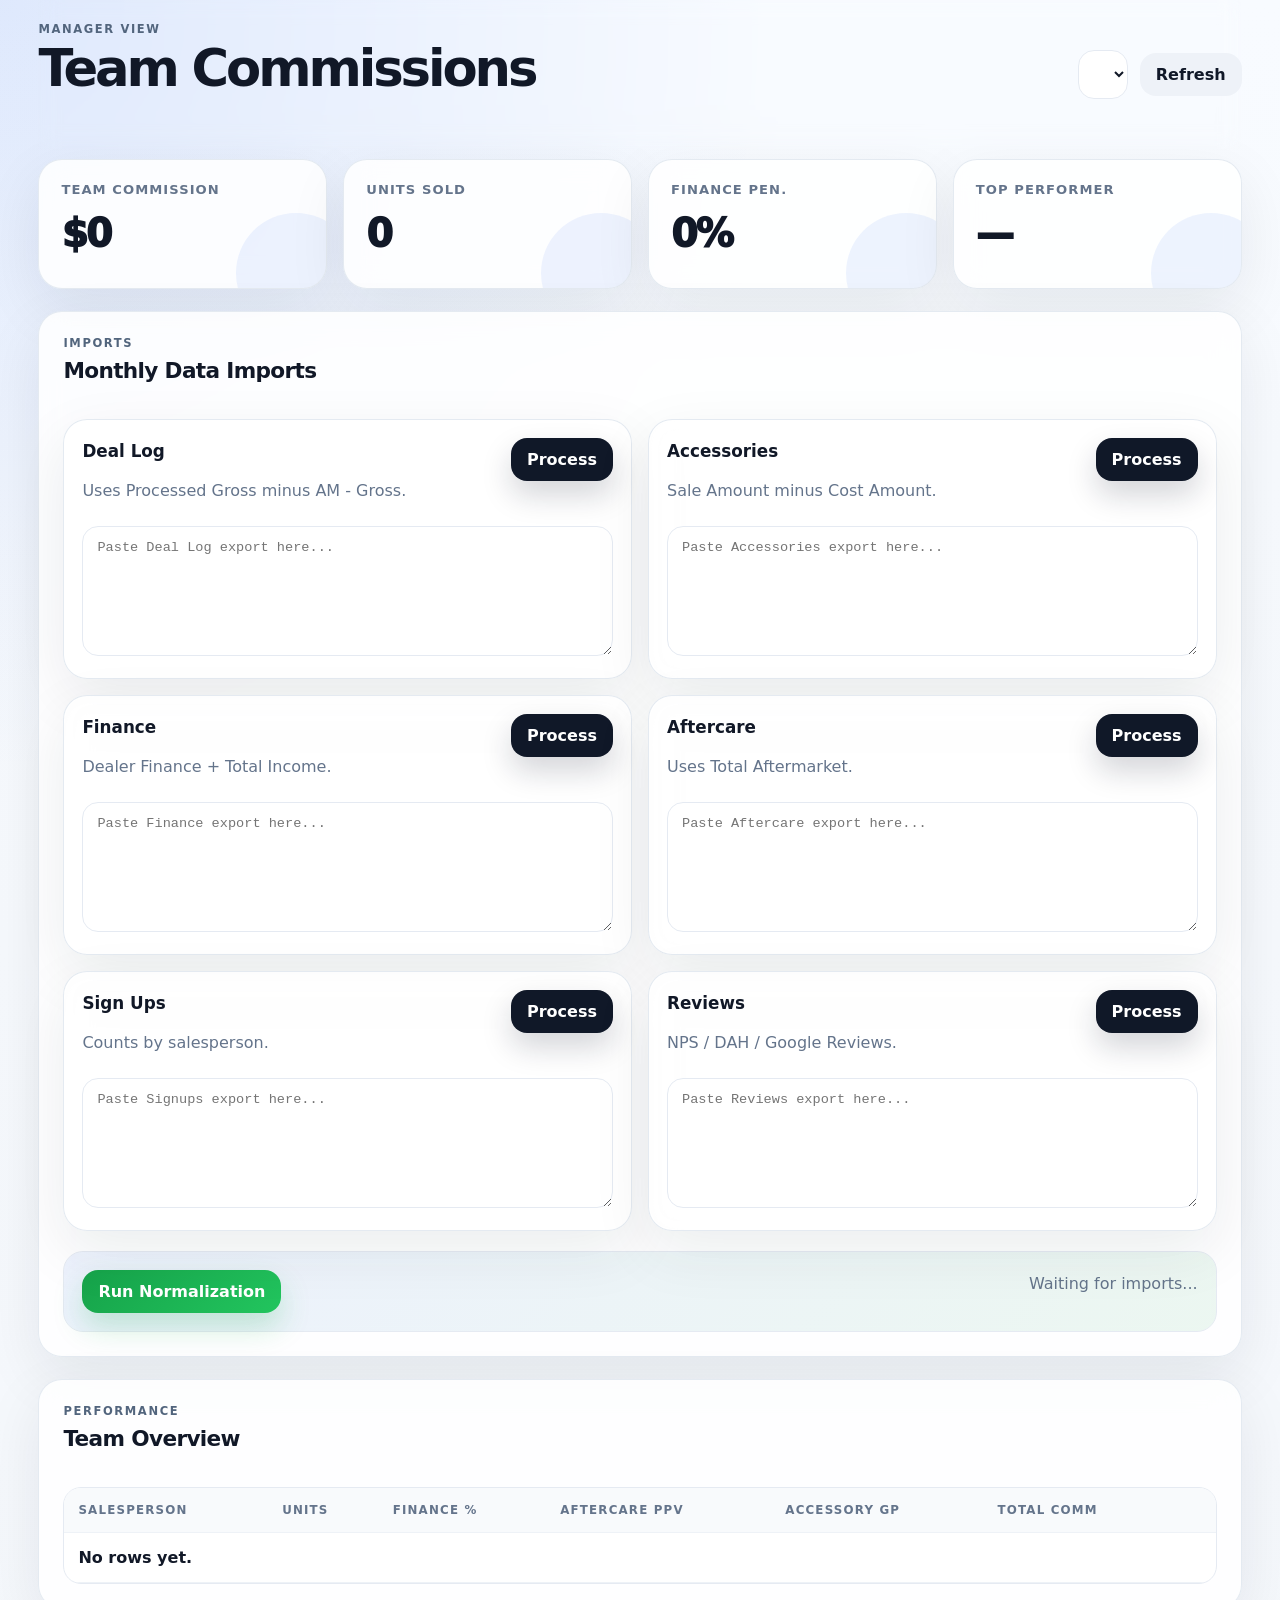
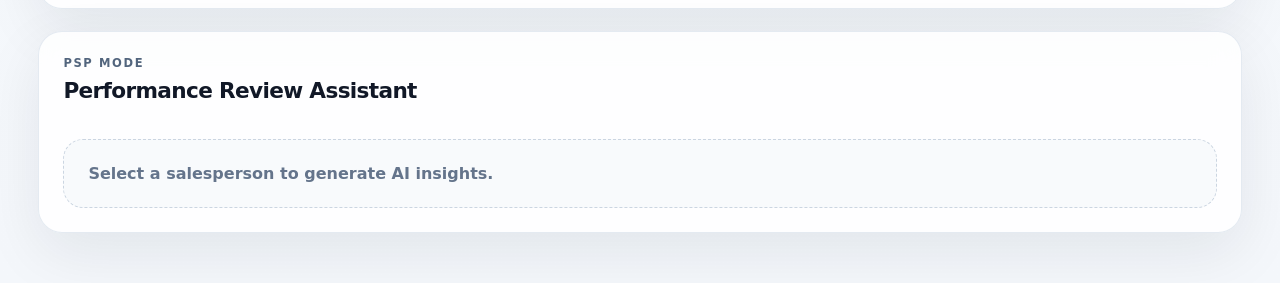
==== manager.html @ a6f85f5c "Add files via upload" ====
<!doctype html>
<html lang="en">

<head>

  <meta charset="utf-8" />

  <meta
    name="viewport"
    content="width=device-width, initial-scale=1"
  />

  <title>Manager Dashboard</title>

  <link rel="stylesheet" href="./styles.css" />

</head>

<body data-page="manager">

  <!-- ========================================= -->
  <!-- TOPBAR -->
  <!-- ========================================= -->

  <header class="topbar">

    <div>
      <p class="eyebrow">Manager View</p>
      <h1>Team Commissions</h1>
    </div>

    <div class="topbar-actions">

      <select
        id="periodSelect"
        class="control"
      ></select>

      <button
        id="refreshDashboardBtn"
        class="btn btn-secondary"
      >
        Refresh
      </button>

    </div>

  </header>

  <!-- ========================================= -->
  <!-- MAIN -->
  <!-- ========================================= -->

  <main class="dashboard-shell">

    <!-- ========================================= -->
    <!-- KPI CARDS -->
    <!-- ========================================= -->

    <section
      id="summaryCards"
      class="card-grid"
    >

      <article class="metric-card">
        <div class="metric-label">Team Commission</div>
        <div
          class="metric-value"
          id="teamCommission"
        >
          $0
        </div>
      </article>

      <article class="metric-card">
        <div class="metric-label">Units Sold</div>
        <div
          class="metric-value"
          id="unitsSold"
        >
          0
        </div>
      </article>

      <article class="metric-card">
        <div class="metric-label">Finance Pen.</div>
        <div
          class="metric-value"
          id="financePen"
        >
          0%
        </div>
      </article>

      <article class="metric-card">
        <div class="metric-label">Top Performer</div>
        <div
          class="metric-value"
          id="topPerformer"
        >
          —
        </div>
      </article>

    </section>

    <!-- ========================================= -->
    <!-- IMPORTS -->
    <!-- ========================================= -->

    <section class="panel">

      <div class="section-head">
        <div>
          <p class="eyebrow">Imports</p>
          <h2>Monthly Data Imports</h2>
        </div>
      </div>

      <div class="imports-grid">

        <!-- DEAL LOG -->

        <article class="import-card">

          <div class="import-head">
            <h3>Deal Log</h3>

            <button
              class="btn btn-primary import-btn"
              data-type="deal_log"
            >
              Process
            </button>
          </div>

          <p class="muted">
            Uses Processed Gross minus AM - Gross.
          </p>

          <textarea
            id="deal_log"
            class="import-input"
            placeholder="Paste Deal Log export here..."
          ></textarea>

        </article>

        <!-- ACCESSORIES -->

        <article class="import-card">

          <div class="import-head">
            <h3>Accessories</h3>

            <button
              class="btn btn-primary import-btn"
              data-type="accessories"
            >
              Process
            </button>

          </div>

          <p class="muted">
            Sale Amount minus Cost Amount.
          </p>

          <textarea
            id="accessories"
            class="import-input"
            placeholder="Paste Accessories export here..."
          ></textarea>

        </article>

        <!-- FINANCE -->

        <article class="import-card">

          <div class="import-head">

            <h3>Finance</h3>

            <button
              class="btn btn-primary import-btn"
              data-type="finance"
            >
              Process
            </button>

          </div>

          <p class="muted">
            Dealer Finance + Total Income.
          </p>

          <textarea
            id="finance"
            class="import-input"
            placeholder="Paste Finance export here..."
          ></textarea>

        </article>

        <!-- AFTERCARE -->

        <article class="import-card">

          <div class="import-head">

            <h3>Aftercare</h3>

            <button
              class="btn btn-primary import-btn"
              data-type="aftercare"
            >
              Process
            </button>

          </div>

          <p class="muted">
            Uses Total Aftermarket.
          </p>

          <textarea
            id="aftercare"
            class="import-input"
            placeholder="Paste Aftercare export here..."
          ></textarea>

        </article>

        <!-- SIGNUPS -->

        <article class="import-card">

          <div class="import-head">

            <h3>Sign Ups</h3>

            <button
              class="btn btn-primary import-btn"
              data-type="signups"
            >
              Process
            </button>

          </div>

          <p class="muted">
            Counts by salesperson.
          </p>

          <textarea
            id="signups"
            class="import-input"
            placeholder="Paste Signups export here..."
          ></textarea>

        </article>

        <!-- REVIEWS -->

        <article class="import-card">

          <div class="import-head">

            <h3>Reviews</h3>

            <button
              class="btn btn-primary import-btn"
              data-type="reviews"
            >
              Process
            </button>

          </div>

          <p class="muted">
            NPS / DAH / Google Reviews.
          </p>

          <textarea
            id="reviews"
            class="import-input"
            placeholder="Paste Reviews export here..."
          ></textarea>

        </article>

      </div>

      <!-- ========================================= -->
      <!-- NORMALIZATION -->
      <!-- ========================================= -->

      <div class="normalize-bar">

        <button
          id="normalizeBtn"
          class="btn btn-success"
        >
          Run Normalization
        </button>

        <p
          id="normalizeStatus"
          class="muted"
        >
          Waiting for imports...
        </p>

      </div>

    </section>

    <!-- ========================================= -->
    <!-- TEAM TABLE -->
    <!-- ========================================= -->

    <section class="panel">

      <div class="section-head">

        <div>
          <p class="eyebrow">Performance</p>
          <h2>Team Overview</h2>
        </div>

      </div>

      <div class="table-wrap">

        <table>

          <thead>

            <tr>
              <th>Salesperson</th>
              <th>Units</th>
              <th>Finance %</th>
              <th>Aftercare PPV</th>
              <th>Accessory GP</th>
              <th>Total Comm</th>
              <th></th>
            </tr>

          </thead>

          <tbody id="teamRows">

            <tr>
              <td colspan="7">
                No rows yet.
              </td>
            </tr>

          </tbody>

        </table>

      </div>

    </section>

    <!-- ========================================= -->
    <!-- PSP / REVIEW PANEL -->
    <!-- ========================================= -->

    <section class="panel">

      <div class="section-head">

        <div>
          <p class="eyebrow">PSP Mode</p>
          <h2>Performance Review Assistant</h2>
        </div>

      </div>

      <div id="pspPanel">

        <div class="empty-state">
          Select a salesperson to generate AI insights.
        </div>

      </div>

    </section>

  </main>

  <script type="module" src="./app.js"></script>

</body>

</html>
---- styles.css ----
:root {
  --bg: #f4f7fb;
  --panel: rgba(255,255,255,.86);
  --panel-solid: #ffffff;
  --text: #111827;
  --muted: #64748b;
  --border: #e5eaf2;
  --navy: #101828;
  --blue: #2563eb;
  --green: #16a34a;
  --shadow: 0 20px 60px rgba(15,23,42,.08);
  --radius: 24px;
}

* {
  box-sizing: border-box;
}

body {
  margin: 0;
  font-family: "DM Sans", Inter, system-ui, -apple-system, BlinkMacSystemFont, "Segoe UI", sans-serif;
  background:
    radial-gradient(circle at top left, rgba(37,99,235,.12), transparent 34%),
    linear-gradient(180deg, #f8fbff 0%, var(--bg) 100%);
  color: var(--text);
}

h1, h2, h3, h4, p {
  margin-top: 0;
}

h1 {
  font-size: clamp(2rem, 5vw, 4.4rem);
  letter-spacing: -0.06em;
  line-height: .95;
}

h2 {
  font-size: 1.35rem;
  letter-spacing: -0.03em;
}

h3 {
  font-size: 1.05rem;
}

a {
  color: inherit;
}

.eyebrow {
  margin-bottom: 8px;
  text-transform: uppercase;
  letter-spacing: .14em;
  font-size: .72rem;
  font-weight: 800;
  color: #52657d;
}

.muted {
  color: var(--muted);
}

.login-shell {
  min-height: 100vh;
  display: grid;
  place-items: center;
  padding: 24px;
}

.login-card,
.panel,
.metric-card,
.import-card,
.ai-card {
  background: var(--panel);
  border: 1px solid rgba(226,232,240,.9);
  border-radius: var(--radius);
  box-shadow: var(--shadow);
  backdrop-filter: blur(14px);
}

.login-card {
  width: min(480px, 100%);
  padding: 34px;
}

.form-stack {
  display: grid;
  gap: 16px;
  margin-top: 24px;
}

label {
  display: grid;
  gap: 8px;
  font-weight: 750;
  color: #243044;
}

input,
textarea,
select,
.control {
  width: 100%;
  border: 1px solid var(--border);
  border-radius: 16px;
  padding: 13px 14px;
  background: #fff;
  color: var(--text);
  font: inherit;
  outline: none;
}

input:focus,
textarea:focus,
select:focus {
  border-color: rgba(37,99,235,.55);
  box-shadow: 0 0 0 4px rgba(37,99,235,.10);
}

.btn {
  border: 0;
  border-radius: 16px;
  padding: 12px 16px;
  font: inherit;
  font-weight: 850;
  cursor: pointer;
  transition: transform .16s ease, box-shadow .16s ease, background .16s ease;
}

.btn:hover {
  transform: translateY(-1px);
}

.btn-primary {
  background: var(--navy);
  color: white;
  box-shadow: 0 14px 30px rgba(15,23,42,.18);
}

.btn-secondary {
  background: #eef2f8;
  color: var(--navy);
}

.btn-success {
  background: linear-gradient(135deg, #16a34a, #22c55e);
  color: white;
  box-shadow: 0 14px 30px rgba(22,163,74,.22);
}

.status-text {
  margin-top: 14px;
  color: var(--muted);
}

.topbar {
  position: sticky;
  top: 0;
  z-index: 20;
  width: min(1280px, 94vw);
  margin: 0 auto;
  padding: 22px 0;
  display: flex;
  justify-content: space-between;
  align-items: center;
  gap: 18px;
  backdrop-filter: blur(10px);
}

.topbar h1 {
  font-size: clamp(2rem, 4vw, 3.6rem);
}

.topbar-actions {
  display: flex;
  gap: 12px;
  align-items: center;
}

.dashboard-shell {
  width: min(1280px, 94vw);
  margin: 0 auto;
  padding: 10px 0 50px;
  display: grid;
  gap: 22px;
}

.card-grid {
  display: grid;
  grid-template-columns: repeat(4, minmax(0, 1fr));
  gap: 16px;
}

.metric-card {
  padding: 22px;
  min-height: 130px;
  position: relative;
  overflow: hidden;
}

.metric-card::after {
  content: "";
  position: absolute;
  inset: auto -30px -45px auto;
  width: 120px;
  height: 120px;
  border-radius: 999px;
  background: rgba(37,99,235,.08);
}

.metric-label {
  font-size: .82rem;
  color: var(--muted);
  font-weight: 850;
  text-transform: uppercase;
  letter-spacing: .08em;
}

.metric-value {
  margin-top: 14px;
  font-size: clamp(1.6rem, 3vw, 2.4rem);
  font-weight: 950;
  letter-spacing: -0.06em;
}

.panel {
  padding: 24px;
}

.section-head {
  display: flex;
  justify-content: space-between;
  gap: 18px;
  align-items: flex-start;
  margin-bottom: 18px;
}

.imports-grid {
  display: grid;
  grid-template-columns: repeat(2, minmax(0, 1fr));
  gap: 16px;
}

.import-card {
  padding: 18px;
}

.import-head {
  display: flex;
  justify-content: space-between;
  gap: 12px;
  align-items: center;
}

.import-input {
  min-height: 130px;
  resize: vertical;
  margin-top: 10px;
  font-family: ui-monospace, SFMono-Regular, Menlo, Monaco, Consolas, monospace;
  font-size: .85rem;
}

.normalize-bar {
  margin-top: 20px;
  padding: 18px;
  border-radius: 20px;
  background: linear-gradient(135deg, rgba(37,99,235,.08), rgba(22,163,74,.08));
  border: 1px solid var(--border);
  display: flex;
  align-items: center;
  justify-content: space-between;
  gap: 16px;
}

.table-wrap {
  overflow: auto;
  border-radius: 18px;
  border: 1px solid var(--border);
  background: #fff;
}

table {
  width: 100%;
  border-collapse: collapse;
  min-width: 820px;
}

th,
td {
  padding: 15px 14px;
  border-bottom: 1px solid #eef2f7;
  text-align: left;
}

th {
  font-size: .74rem;
  text-transform: uppercase;
  letter-spacing: .1em;
  color: #64748b;
  background: #f8fafc;
}

td {
  font-weight: 700;
}

tr:hover td {
  background: #fbfdff;
}

.empty-state {
  padding: 24px;
  border-radius: 20px;
  background: #f8fafc;
  border: 1px dashed #cbd5e1;
  color: var(--muted);
  font-weight: 700;
}

.ai-card {
  padding: 22px;
}

.ai-grid {
  display: grid;
  grid-template-columns: repeat(2, minmax(0, 1fr));
  gap: 16px;
  margin-top: 18px;
}

.ai-grid div {
  border-radius: 18px;
  background: #f8fafc;
  padding: 18px;
  border: 1px solid var(--border);
}

.focus-list {
  display: grid;
  gap: 12px;
  padding-left: 22px;
}

.focus-list li {
  padding: 12px 14px;
  border-radius: 16px;
  background: #f8fafc;
  border: 1px solid var(--border);
  font-weight: 700;
}

.panel-note .note-box,
.note-box {
  display: grid;
  gap: 10px;
  color: var(--muted);
}

@media (max-width: 980px) {
  .card-grid,
  .imports-grid {
    grid-template-columns: repeat(2, minmax(0, 1fr));
  }

  .topbar {
    align-items: flex-start;
    flex-direction: column;
  }

  .topbar-actions {
    width: 100%;
  }
}

@media (max-width: 620px) {
  .card-grid,
  .imports-grid,
  .ai-grid {
    grid-template-columns: 1fr;
  }

  .topbar-actions,
  .normalize-bar {
    flex-direction: column;
    align-items: stretch;
  }

  .panel,
  .login-card {
    padding: 18px;
    border-radius: 20px;
  }

  .btn {
    width: 100%;
  }

  table {
    min-width: 760px;
  }
}
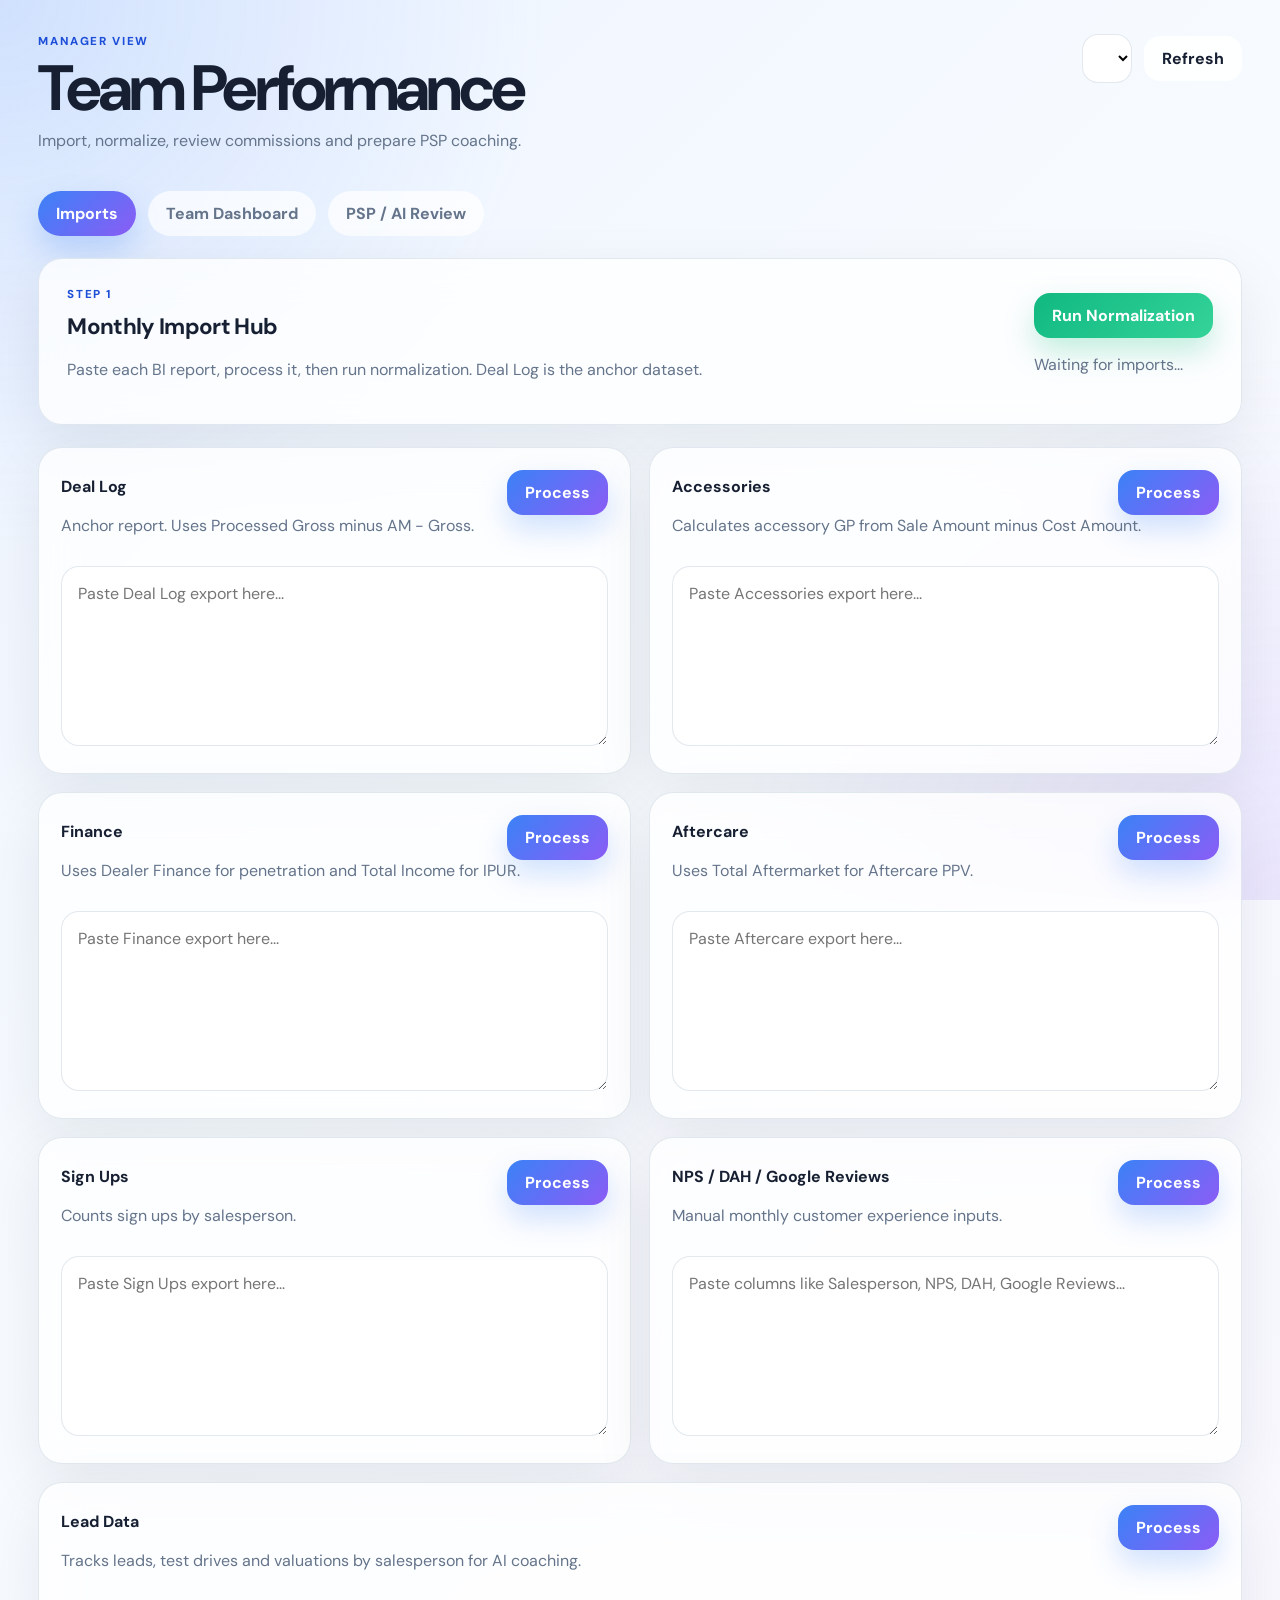
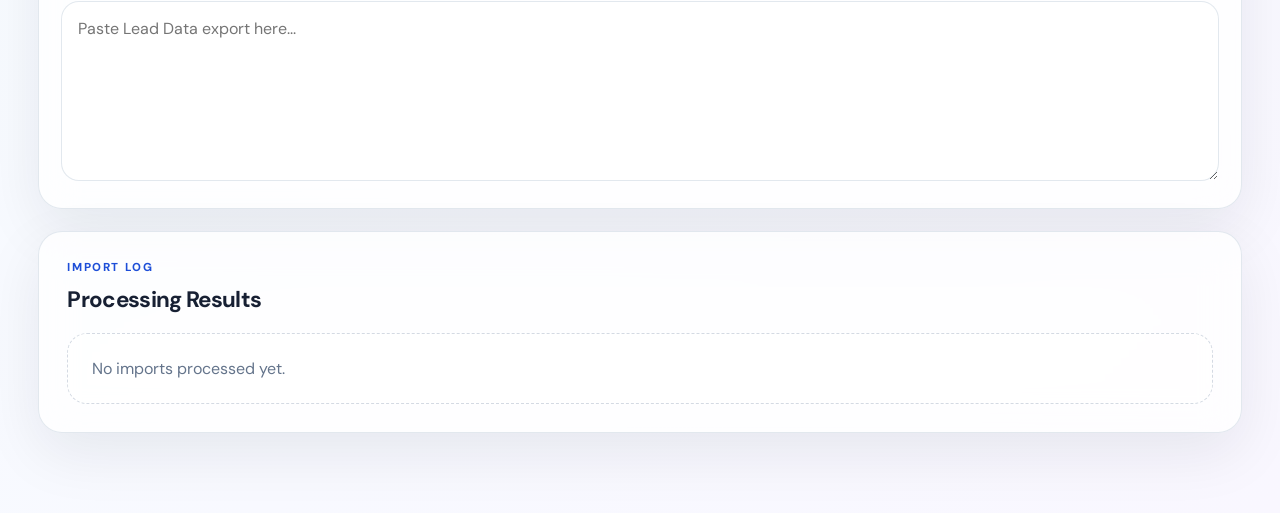
==== commit 772ec839: "Add files via upload" ====
--- a/manager.html
+++ b/manager.html
@@ -1,399 +1,218 @@
 <!doctype html>
 <html lang="en">
-
 <head>
-
   <meta charset="utf-8" />
-
-  <meta
-    name="viewport"
-    content="width=device-width, initial-scale=1"
-  />
-
+  <meta name="viewport" content="width=device-width, initial-scale=1" />
   <title>Manager Dashboard</title>
-
   <link rel="stylesheet" href="./styles.css" />
-
 </head>
 
 <body data-page="manager">
 
-  <!-- ========================================= -->
-  <!-- TOPBAR -->
-  <!-- ========================================= -->
-
   <header class="topbar">
-
     <div>
       <p class="eyebrow">Manager View</p>
-      <h1>Team Commissions</h1>
+      <h1>Team Performance</h1>
+      <p class="muted">Import, normalize, review commissions and prepare PSP coaching.</p>
     </div>
 
     <div class="topbar-actions">
-
-      <select
-        id="periodSelect"
-        class="control"
-      ></select>
-
-      <button
-        id="refreshDashboardBtn"
-        class="btn btn-secondary"
-      >
-        Refresh
-      </button>
-
+      <select id="periodSelect" class="control"></select>
+      <button id="refreshDashboardBtn" class="btn btn-secondary">Refresh</button>
     </div>
-
   </header>
 
-  <!-- ========================================= -->
-  <!-- MAIN -->
-  <!-- ========================================= -->
-
   <main class="dashboard-shell">
 
-    <!-- ========================================= -->
-    <!-- KPI CARDS -->
-    <!-- ========================================= -->
-
-    <section
-      id="summaryCards"
-      class="card-grid"
-    >
-
-      <article class="metric-card">
-        <div class="metric-label">Team Commission</div>
-        <div
-          class="metric-value"
-          id="teamCommission"
-        >
-          $0
-        </div>
-      </article>
-
-      <article class="metric-card">
-        <div class="metric-label">Units Sold</div>
-        <div
-          class="metric-value"
-          id="unitsSold"
-        >
-          0
-        </div>
-      </article>
-
-      <article class="metric-card">
-        <div class="metric-label">Finance Pen.</div>
-        <div
-          class="metric-value"
-          id="financePen"
-        >
-          0%
-        </div>
-      </article>
-
-      <article class="metric-card">
-        <div class="metric-label">Top Performer</div>
-        <div
-          class="metric-value"
-          id="topPerformer"
-        >
-          —
-        </div>
-      </article>
+    <nav class="tab-bar">
+      <button class="tab-btn active" data-tab="importsTab">Imports</button>
+      <button class="tab-btn" data-tab="dashboardTab">Team Dashboard</button>
+      <button class="tab-btn" data-tab="pspTab">PSP / AI Review</button>
+    </nav>
+
+    <section id="importsTab" class="tab-panel active">
+
+      <section class="panel hero-panel">
+        <div>
+          <p class="eyebrow">Step 1</p>
+          <h2>Monthly Import Hub</h2>
+          <p class="muted">Paste each BI report, process it, then run normalization. Deal Log is the anchor dataset.</p>
+        </div>
+
+        <div class="normalize-bar compact">
+          <button id="normalizeBtn" class="btn btn-success">Run Normalization</button>
+          <p id="normalizeStatus" class="muted">Waiting for imports...</p>
+        </div>
+      </section>
+
+      <section class="imports-grid">
+
+        <article class="import-card">
+          <div class="import-head">
+            <h3>Deal Log</h3>
+            <button class="btn btn-primary import-btn" data-type="deal_log">Process</button>
+          </div>
+          <p class="muted">Anchor report. Uses Processed Gross minus AM - Gross.</p>
+          <textarea id="deal_log" class="import-input" placeholder="Paste Deal Log export here..."></textarea>
+        </article>
+
+        <article class="import-card">
+          <div class="import-head">
+            <h3>Accessories</h3>
+            <button class="btn btn-primary import-btn" data-type="accessories">Process</button>
+          </div>
+          <p class="muted">Calculates accessory GP from Sale Amount minus Cost Amount.</p>
+          <textarea id="accessories" class="import-input" placeholder="Paste Accessories export here..."></textarea>
+        </article>
+
+        <article class="import-card">
+          <div class="import-head">
+            <h3>Finance</h3>
+            <button class="btn btn-primary import-btn" data-type="finance">Process</button>
+          </div>
+          <p class="muted">Uses Dealer Finance for penetration and Total Income for IPUR.</p>
+          <textarea id="finance" class="import-input" placeholder="Paste Finance export here..."></textarea>
+        </article>
+
+        <article class="import-card">
+          <div class="import-head">
+            <h3>Aftercare</h3>
+            <button class="btn btn-primary import-btn" data-type="aftercare">Process</button>
+          </div>
+          <p class="muted">Uses Total Aftermarket for Aftercare PPV.</p>
+          <textarea id="aftercare" class="import-input" placeholder="Paste Aftercare export here..."></textarea>
+        </article>
+
+        <article class="import-card">
+          <div class="import-head">
+            <h3>Sign Ups</h3>
+            <button class="btn btn-primary import-btn" data-type="signups">Process</button>
+          </div>
+          <p class="muted">Counts sign ups by salesperson.</p>
+          <textarea id="signups" class="import-input" placeholder="Paste Sign Ups export here..."></textarea>
+        </article>
+
+        <article class="import-card">
+          <div class="import-head">
+            <h3>NPS / DAH / Google Reviews</h3>
+            <button class="btn btn-primary import-btn" data-type="reviews">Process</button>
+          </div>
+          <p class="muted">Manual monthly customer experience inputs.</p>
+          <textarea id="reviews" class="import-input" placeholder="Paste columns like Salesperson, NPS, DAH, Google Reviews..."></textarea>
+        </article>
+
+        <article class="import-card import-card-wide">
+          <div class="import-head">
+            <h3>Lead Data</h3>
+            <button class="btn btn-primary import-btn" data-type="leads">Process</button>
+          </div>
+          <p class="muted">Tracks leads, test drives and valuations by salesperson for AI coaching.</p>
+          <textarea id="leads" class="import-input" placeholder="Paste Lead Data export here..."></textarea>
+        </article>
+
+      </section>
+
+      <section class="panel">
+        <p class="eyebrow">Import Log</p>
+        <h2>Processing Results</h2>
+        <div id="importResults" class="result-stack">
+          <div class="empty-state">No imports processed yet.</div>
+        </div>
+      </section>
 
     </section>
 
-    <!-- ========================================= -->
-    <!-- IMPORTS -->
-    <!-- ========================================= -->
-
-    <section class="panel">
-
-      <div class="section-head">
-        <div>
-          <p class="eyebrow">Imports</p>
-          <h2>Monthly Data Imports</h2>
-        </div>
-      </div>
-
-      <div class="imports-grid">
-
-        <!-- DEAL LOG -->
-
-        <article class="import-card">
-
-          <div class="import-head">
-            <h3>Deal Log</h3>
-
-            <button
-              class="btn btn-primary import-btn"
-              data-type="deal_log"
-            >
-              Process
-            </button>
-          </div>
-
-          <p class="muted">
-            Uses Processed Gross minus AM - Gross.
-          </p>
-
-          <textarea
-            id="deal_log"
-            class="import-input"
-            placeholder="Paste Deal Log export here..."
-          ></textarea>
-
-        </article>
-
-        <!-- ACCESSORIES -->
-
-        <article class="import-card">
-
-          <div class="import-head">
-            <h3>Accessories</h3>
-
-            <button
-              class="btn btn-primary import-btn"
-              data-type="accessories"
-            >
-              Process
-            </button>
-
-          </div>
-
-          <p class="muted">
-            Sale Amount minus Cost Amount.
-          </p>
-
-          <textarea
-            id="accessories"
-            class="import-input"
-            placeholder="Paste Accessories export here..."
-          ></textarea>
-
-        </article>
-
-        <!-- FINANCE -->
-
-        <article class="import-card">
-
-          <div class="import-head">
-
-            <h3>Finance</h3>
-
-            <button
-              class="btn btn-primary import-btn"
-              data-type="finance"
-            >
-              Process
-            </button>
-
-          </div>
-
-          <p class="muted">
-            Dealer Finance + Total Income.
-          </p>
-
-          <textarea
-            id="finance"
-            class="import-input"
-            placeholder="Paste Finance export here..."
-          ></textarea>
-
-        </article>
-
-        <!-- AFTERCARE -->
-
-        <article class="import-card">
-
-          <div class="import-head">
-
-            <h3>Aftercare</h3>
-
-            <button
-              class="btn btn-primary import-btn"
-              data-type="aftercare"
-            >
-              Process
-            </button>
-
-          </div>
-
-          <p class="muted">
-            Uses Total Aftermarket.
-          </p>
-
-          <textarea
-            id="aftercare"
-            class="import-input"
-            placeholder="Paste Aftercare export here..."
-          ></textarea>
-
-        </article>
-
-        <!-- SIGNUPS -->
-
-        <article class="import-card">
-
-          <div class="import-head">
-
-            <h3>Sign Ups</h3>
-
-            <button
-              class="btn btn-primary import-btn"
-              data-type="signups"
-            >
-              Process
-            </button>
-
-          </div>
-
-          <p class="muted">
-            Counts by salesperson.
-          </p>
-
-          <textarea
-            id="signups"
-            class="import-input"
-            placeholder="Paste Signups export here..."
-          ></textarea>
-
-        </article>
-
-        <!-- REVIEWS -->
-
-        <article class="import-card">
-
-          <div class="import-head">
-
-            <h3>Reviews</h3>
-
-            <button
-              class="btn btn-primary import-btn"
-              data-type="reviews"
-            >
-              Process
-            </button>
-
-          </div>
-
-          <p class="muted">
-            NPS / DAH / Google Reviews.
-          </p>
-
-          <textarea
-            id="reviews"
-            class="import-input"
-            placeholder="Paste Reviews export here..."
-          ></textarea>
-
-        </article>
-
-      </div>
-
-      <!-- ========================================= -->
-      <!-- NORMALIZATION -->
-      <!-- ========================================= -->
-
-      <div class="normalize-bar">
-
-        <button
-          id="normalizeBtn"
-          class="btn btn-success"
-        >
-          Run Normalization
-        </button>
-
-        <p
-          id="normalizeStatus"
-          class="muted"
-        >
-          Waiting for imports...
-        </p>
-
-      </div>
+    <section id="dashboardTab" class="tab-panel">
+
+      <section class="card-grid">
+        <article class="metric-card accent-blue">
+          <div class="metric-label">Team Commission</div>
+          <div class="metric-value" id="teamCommission">$0</div>
+        </article>
+
+        <article class="metric-card accent-green">
+          <div class="metric-label">Units Sold</div>
+          <div class="metric-value" id="unitsSold">0</div>
+        </article>
+
+        <article class="metric-card accent-purple">
+          <div class="metric-label">Finance Pen.</div>
+          <div class="metric-value" id="financePen">0%</div>
+        </article>
+
+        <article class="metric-card accent-gold">
+          <div class="metric-label">Top Performer</div>
+          <div class="metric-value" id="topPerformer">—</div>
+        </article>
+      </section>
+
+      <section class="panel">
+        <div class="section-head">
+          <div>
+            <p class="eyebrow">Team Results</p>
+            <h2>Sales Consultant Overview</h2>
+          </div>
+
+          <button id="mailFcBtn" class="btn btn-secondary">Email FC Summary</button>
+        </div>
+
+        <div class="table-wrap">
+          <table>
+            <thead>
+              <tr>
+                <th>Salesperson</th>
+                <th>Units</th>
+                <th>Finance %</th>
+                <th>Finance IPUR</th>
+                <th>Aftercare PPV</th>
+                <th>Accessory GP</th>
+                <th>Total Comm</th>
+                <th></th>
+              </tr>
+            </thead>
+            <tbody id="teamRows">
+              <tr><td colspan="8">No team metrics yet. Import data and run normalization.</td></tr>
+            </tbody>
+          </table>
+        </div>
+      </section>
+
+      <section class="panel">
+        <div class="section-head">
+          <div>
+            <p class="eyebrow">Consultant Focus</p>
+            <h2>Selected Sales Consultant</h2>
+          </div>
+        </div>
+
+        <div id="consultantDetail" class="detail-panel">
+          <div class="empty-state">Select a salesperson to view high level stats, commission breakdown and deal-level detail.</div>
+        </div>
+      </section>
 
     </section>
 
-    <!-- ========================================= -->
-    <!-- TEAM TABLE -->
-    <!-- ========================================= -->
-
-    <section class="panel">
-
-      <div class="section-head">
-
-        <div>
-          <p class="eyebrow">Performance</p>
-          <h2>Team Overview</h2>
-        </div>
-
-      </div>
-
-      <div class="table-wrap">
-
-        <table>
-
-          <thead>
-
-            <tr>
-              <th>Salesperson</th>
-              <th>Units</th>
-              <th>Finance %</th>
-              <th>Aftercare PPV</th>
-              <th>Accessory GP</th>
-              <th>Total Comm</th>
-              <th></th>
-            </tr>
-
-          </thead>
-
-          <tbody id="teamRows">
-
-            <tr>
-              <td colspan="7">
-                No rows yet.
-              </td>
-            </tr>
-
-          </tbody>
-
-        </table>
-
-      </div>
+    <section id="pspTab" class="tab-panel">
+
+      <section class="panel">
+        <div class="section-head">
+          <div>
+            <p class="eyebrow">AI PSP Mode</p>
+            <h2>Performance Review Assistant</h2>
+          </div>
+
+          <button id="mailtoPspBtn" class="btn btn-secondary" disabled>Email PSP</button>
+        </div>
+
+        <div id="pspPanel">
+          <div class="empty-state">Select a salesperson from the dashboard to generate PSP coaching.</div>
+        </div>
+      </section>
 
     </section>
 
-    <!-- ========================================= -->
-    <!-- PSP / REVIEW PANEL -->
-    <!-- ========================================= -->
-
-    <section class="panel">
-
-      <div class="section-head">
-
-        <div>
-          <p class="eyebrow">PSP Mode</p>
-          <h2>Performance Review Assistant</h2>
-        </div>
-
-      </div>
-
-      <div id="pspPanel">
-
-        <div class="empty-state">
-          Select a salesperson to generate AI insights.
-        </div>
-
-      </div>
-
-    </section>
-
   </main>
 
   <script type="module" src="./app.js"></script>
-
 </body>
-
 </html>
--- a/styles.css
+++ b/styles.css
@@ -1,403 +1,877 @@
+@import url('https://fonts.googleapis.com/css2?family=DM+Sans:wght@400;500;700;800&display=swap');
+
 :root {
-  --bg: #f4f7fb;
-  --panel: rgba(255,255,255,.86);
-  --panel-solid: #ffffff;
-  --text: #111827;
-  --muted: #64748b;
-  --border: #e5eaf2;
-  --navy: #101828;
-  --blue: #2563eb;
-  --green: #16a34a;
-  --shadow: 0 20px 60px rgba(15,23,42,.08);
-  --radius: 24px;
+
+  --bg:
+    linear-gradient(
+      135deg,
+      #edf4ff 0%,
+      #f7fbff 40%,
+      #f9f7ff 100%
+    );
+
+  --panel:
+    rgba(255,255,255,0.78);
+
+  --panel-strong:
+    rgba(255,255,255,0.92);
+
+  --border:
+    rgba(203,213,225,0.55);
+
+  --text:
+    #172033;
+
+  --muted:
+    #64748b;
+
+  --blue:
+    #3b82f6;
+
+  --blue-dark:
+    #1d4ed8;
+
+  --green:
+    #10b981;
+
+  --purple:
+    #8b5cf6;
+
+  --gold:
+    #f59e0b;
+
+  --danger:
+    #ef4444;
+
+  --shadow:
+    0 20px 60px rgba(15,23,42,0.08);
+
+  --radius:
+    24px;
 }
 
 * {
   box-sizing: border-box;
 }
 
+html,
 body {
   margin: 0;
-  font-family: "DM Sans", Inter, system-ui, -apple-system, BlinkMacSystemFont, "Segoe UI", sans-serif;
-  background:
-    radial-gradient(circle at top left, rgba(37,99,235,.12), transparent 34%),
-    linear-gradient(180deg, #f8fbff 0%, var(--bg) 100%);
-  color: var(--text);
-}
-
-h1, h2, h3, h4, p {
+  padding: 0;
+  min-height: 100%;
+}
+
+body {
+
+  font-family:
+    'DM Sans',
+    system-ui,
+    sans-serif;
+
+  background:
+    var(--bg);
+
+  color:
+    var(--text);
+
+  -webkit-font-smoothing:
+    antialiased;
+}
+
+body::before {
+
+  content:
+    '';
+
+  position:
+    fixed;
+
+  inset:
+    0;
+
+  background:
+    radial-gradient(
+      circle at top left,
+      rgba(59,130,246,0.16),
+      transparent 35%
+    ),
+    radial-gradient(
+      circle at bottom right,
+      rgba(139,92,246,0.12),
+      transparent 35%
+    );
+
+  pointer-events:
+    none;
+
+  z-index:
+    -1;
+}
+
+h1,
+h2,
+h3,
+h4,
+p {
   margin-top: 0;
 }
 
 h1 {
-  font-size: clamp(2rem, 5vw, 4.4rem);
-  letter-spacing: -0.06em;
-  line-height: .95;
+
+  font-size:
+    clamp(2.4rem, 5vw, 4.4rem);
+
+  line-height:
+    0.95;
+
+  letter-spacing:
+    -0.06em;
+
+  margin-bottom:
+    10px;
 }
 
 h2 {
-  font-size: 1.35rem;
-  letter-spacing: -0.03em;
+
+  font-size:
+    1.4rem;
+
+  letter-spacing:
+    -0.03em;
 }
 
 h3 {
-  font-size: 1.05rem;
-}
-
-a {
-  color: inherit;
+
+  font-size:
+    1rem;
+
+  margin-bottom:
+    12px;
 }
 
 .eyebrow {
-  margin-bottom: 8px;
-  text-transform: uppercase;
-  letter-spacing: .14em;
-  font-size: .72rem;
-  font-weight: 800;
-  color: #52657d;
+
+  text-transform:
+    uppercase;
+
+  letter-spacing:
+    0.14em;
+
+  font-size:
+    0.72rem;
+
+  font-weight:
+    800;
+
+  color:
+    var(--blue-dark);
+
+  margin-bottom:
+    10px;
 }
 
 .muted {
   color: var(--muted);
 }
 
-.login-shell {
-  min-height: 100vh;
-  display: grid;
-  place-items: center;
-  padding: 24px;
-}
-
-.login-card,
+.topbar {
+
+  width:
+    min(1400px, 94vw);
+
+  margin:
+    0 auto;
+
+  padding:
+    34px 0 24px;
+
+  display:
+    flex;
+
+  justify-content:
+    space-between;
+
+  align-items:
+    flex-start;
+
+  gap:
+    20px;
+}
+
+.topbar-actions {
+
+  display:
+    flex;
+
+  align-items:
+    center;
+
+  gap:
+    12px;
+}
+
+.dashboard-shell {
+
+  width:
+    min(1400px, 94vw);
+
+  margin:
+    0 auto;
+
+  padding-bottom:
+    80px;
+
+  display:
+    grid;
+
+  gap:
+    22px;
+}
+
 .panel,
 .metric-card,
 .import-card,
+.detail-card,
 .ai-card {
-  background: var(--panel);
-  border: 1px solid rgba(226,232,240,.9);
-  border-radius: var(--radius);
-  box-shadow: var(--shadow);
-  backdrop-filter: blur(14px);
-}
-
-.login-card {
-  width: min(480px, 100%);
-  padding: 34px;
-}
-
-.form-stack {
-  display: grid;
-  gap: 16px;
-  margin-top: 24px;
-}
-
-label {
-  display: grid;
-  gap: 8px;
-  font-weight: 750;
-  color: #243044;
-}
-
-input,
-textarea,
-select,
-.control {
-  width: 100%;
-  border: 1px solid var(--border);
-  border-radius: 16px;
-  padding: 13px 14px;
-  background: #fff;
-  color: var(--text);
-  font: inherit;
-  outline: none;
-}
-
-input:focus,
-textarea:focus,
-select:focus {
-  border-color: rgba(37,99,235,.55);
-  box-shadow: 0 0 0 4px rgba(37,99,235,.10);
-}
-
-.btn {
-  border: 0;
-  border-radius: 16px;
-  padding: 12px 16px;
-  font: inherit;
-  font-weight: 850;
-  cursor: pointer;
-  transition: transform .16s ease, box-shadow .16s ease, background .16s ease;
-}
-
-.btn:hover {
-  transform: translateY(-1px);
-}
-
-.btn-primary {
-  background: var(--navy);
-  color: white;
-  box-shadow: 0 14px 30px rgba(15,23,42,.18);
-}
-
-.btn-secondary {
-  background: #eef2f8;
-  color: var(--navy);
-}
-
-.btn-success {
-  background: linear-gradient(135deg, #16a34a, #22c55e);
-  color: white;
-  box-shadow: 0 14px 30px rgba(22,163,74,.22);
-}
-
-.status-text {
-  margin-top: 14px;
-  color: var(--muted);
-}
-
-.topbar {
-  position: sticky;
-  top: 0;
-  z-index: 20;
-  width: min(1280px, 94vw);
-  margin: 0 auto;
-  padding: 22px 0;
-  display: flex;
-  justify-content: space-between;
-  align-items: center;
-  gap: 18px;
-  backdrop-filter: blur(10px);
-}
-
-.topbar h1 {
-  font-size: clamp(2rem, 4vw, 3.6rem);
-}
-
-.topbar-actions {
-  display: flex;
-  gap: 12px;
-  align-items: center;
-}
-
-.dashboard-shell {
-  width: min(1280px, 94vw);
-  margin: 0 auto;
-  padding: 10px 0 50px;
+
+  background:
+    var(--panel);
+
+  backdrop-filter:
+    blur(18px);
+
+  border:
+    1px solid var(--border);
+
+  border-radius:
+    var(--radius);
+
+  box-shadow:
+    var(--shadow);
+}
+
+.panel {
+  padding: 28px;
+}
+
+.hero-panel {
+
+  display:
+    flex;
+
+  justify-content:
+    space-between;
+
+  align-items:
+    center;
+
+  gap:
+    24px;
+}
+
+.card-grid {
+
+  display:
+    grid;
+
+  grid-template-columns:
+    repeat(4, minmax(0, 1fr));
+
+  gap:
+    18px;
+}
+
+.metric-card {
+
+  position:
+    relative;
+
+  overflow:
+    hidden;
+
+  min-height:
+    150px;
+
+  padding:
+    24px;
+}
+
+.metric-card::after {
+
+  content:
+    '';
+
+  position:
+    absolute;
+
+  width:
+    180px;
+
+  height:
+    180px;
+
+  border-radius:
+    50%;
+
+  top:
+    -70px;
+
+  right:
+    -70px;
+
+  opacity:
+    0.12;
+}
+
+.accent-blue::after {
+  background: var(--blue);
+}
+
+.accent-green::after {
+  background: var(--green);
+}
+
+.accent-purple::after {
+  background: var(--purple);
+}
+
+.accent-gold::after {
+  background: var(--gold);
+}
+
+.metric-label {
+
+  text-transform:
+    uppercase;
+
+  font-size:
+    0.72rem;
+
+  font-weight:
+    800;
+
+  letter-spacing:
+    0.1em;
+
+  color:
+    var(--muted);
+}
+
+.metric-value {
+
+  margin-top:
+    18px;
+
+  font-size:
+    clamp(1.8rem, 4vw, 3rem);
+
+  font-weight:
+    800;
+
+  letter-spacing:
+    -0.06em;
+}
+
+.tab-bar {
+
+  display:
+    flex;
+
+  gap:
+    12px;
+
+  flex-wrap:
+    wrap;
+}
+
+.tab-btn {
+
+  border:
+    0;
+
+  border-radius:
+    999px;
+
+  padding:
+    12px 18px;
+
+  font:
+    inherit;
+
+  font-weight:
+    700;
+
+  cursor:
+    pointer;
+
+  background:
+    rgba(255,255,255,0.7);
+
+  color:
+    var(--muted);
+
+  transition:
+    all 0.2s ease;
+}
+
+.tab-btn:hover {
+
+  transform:
+    translateY(-1px);
+}
+
+.tab-btn.active {
+
+  background:
+    linear-gradient(
+      135deg,
+      var(--blue),
+      var(--purple)
+    );
+
+  color:
+    white;
+
+  box-shadow:
+    0 14px 30px rgba(59,130,246,0.25);
+}
+
+.tab-panel {
+  display: none;
+}
+
+.tab-panel.active {
   display: grid;
   gap: 22px;
 }
 
-.card-grid {
-  display: grid;
-  grid-template-columns: repeat(4, minmax(0, 1fr));
-  gap: 16px;
-}
-
-.metric-card {
-  padding: 22px;
-  min-height: 130px;
-  position: relative;
-  overflow: hidden;
-}
-
-.metric-card::after {
-  content: "";
-  position: absolute;
-  inset: auto -30px -45px auto;
-  width: 120px;
-  height: 120px;
-  border-radius: 999px;
-  background: rgba(37,99,235,.08);
-}
-
-.metric-label {
-  font-size: .82rem;
-  color: var(--muted);
-  font-weight: 850;
-  text-transform: uppercase;
-  letter-spacing: .08em;
-}
-
-.metric-value {
-  margin-top: 14px;
-  font-size: clamp(1.6rem, 3vw, 2.4rem);
-  font-weight: 950;
-  letter-spacing: -0.06em;
-}
-
-.panel {
-  padding: 24px;
-}
-
-.section-head {
-  display: flex;
-  justify-content: space-between;
-  gap: 18px;
+.imports-grid {
+
+  display:
+    grid;
+
+  grid-template-columns:
+    repeat(2, minmax(0,1fr));
+
+  gap:
+    18px;
+}
+
+.import-card {
+
+  padding:
+    22px;
+}
+
+.import-card-wide {
+  grid-column: span 2;
+}
+
+.import-head {
+
+  display:
+    flex;
+
+  justify-content:
+    space-between;
+
+  align-items:
+    center;
+
+  gap:
+    16px;
+}
+
+.import-input {
+
+  width:
+    100%;
+
+  min-height:
+    180px;
+
+  margin-top:
+    14px;
+
+  border:
+    1px solid var(--border);
+
+  border-radius:
+    18px;
+
+  background:
+    rgba(255,255,255,0.95);
+
+  padding:
+    16px;
+
+  font:
+    inherit;
+
+  resize:
+    vertical;
+
+  outline:
+    none;
+
+  transition:
+    all 0.2s ease;
+}
+
+.import-input:focus {
+
+  border-color:
+    rgba(59,130,246,0.4);
+
+  box-shadow:
+    0 0 0 4px rgba(59,130,246,0.12);
+}
+
+.normalize-bar {
+
+  display:
+    flex;
+
+  align-items:
+    center;
+
+  gap:
+    16px;
+}
+
+.normalize-bar.compact {
+  flex-direction: column;
   align-items: flex-start;
-  margin-bottom: 18px;
-}
-
-.imports-grid {
-  display: grid;
-  grid-template-columns: repeat(2, minmax(0, 1fr));
-  gap: 16px;
-}
-
-.import-card {
-  padding: 18px;
-}
-
-.import-head {
-  display: flex;
-  justify-content: space-between;
-  gap: 12px;
-  align-items: center;
-}
-
-.import-input {
-  min-height: 130px;
-  resize: vertical;
-  margin-top: 10px;
-  font-family: ui-monospace, SFMono-Regular, Menlo, Monaco, Consolas, monospace;
-  font-size: .85rem;
-}
-
-.normalize-bar {
-  margin-top: 20px;
-  padding: 18px;
-  border-radius: 20px;
-  background: linear-gradient(135deg, rgba(37,99,235,.08), rgba(22,163,74,.08));
-  border: 1px solid var(--border);
-  display: flex;
-  align-items: center;
-  justify-content: space-between;
-  gap: 16px;
+}
+
+.control,
+select,
+input {
+
+  border:
+    1px solid var(--border);
+
+  border-radius:
+    16px;
+
+  padding:
+    12px 14px;
+
+  font:
+    inherit;
+
+  background:
+    rgba(255,255,255,0.92);
+
+  outline:
+    none;
+}
+
+.btn {
+
+  border:
+    0;
+
+  border-radius:
+    16px;
+
+  padding:
+    12px 18px;
+
+  font:
+    inherit;
+
+  font-weight:
+    700;
+
+  cursor:
+    pointer;
+
+  transition:
+    all 0.2s ease;
+}
+
+.btn:hover {
+
+  transform:
+    translateY(-1px);
+}
+
+.btn-primary {
+
+  background:
+    linear-gradient(
+      135deg,
+      var(--blue),
+      var(--purple)
+    );
+
+  color:
+    white;
+
+  box-shadow:
+    0 14px 30px rgba(59,130,246,0.24);
+}
+
+.btn-secondary {
+
+  background:
+    rgba(255,255,255,0.88);
+
+  color:
+    var(--text);
+}
+
+.btn-success {
+
+  background:
+    linear-gradient(
+      135deg,
+      var(--green),
+      #34d399
+    );
+
+  color:
+    white;
+
+  box-shadow:
+    0 14px 30px rgba(16,185,129,0.25);
 }
 
 .table-wrap {
-  overflow: auto;
-  border-radius: 18px;
-  border: 1px solid var(--border);
-  background: #fff;
+
+  overflow:
+    auto;
+
+  border-radius:
+    20px;
+
+  border:
+    1px solid var(--border);
+
+  background:
+    rgba(255,255,255,0.95);
 }
 
 table {
-  width: 100%;
-  border-collapse: collapse;
-  min-width: 820px;
+
+  width:
+    100%;
+
+  border-collapse:
+    collapse;
+
+  min-width:
+    980px;
 }
 
 th,
 td {
-  padding: 15px 14px;
-  border-bottom: 1px solid #eef2f7;
-  text-align: left;
+
+  padding:
+    16px 18px;
+
+  border-bottom:
+    1px solid rgba(226,232,240,0.75);
+
+  text-align:
+    left;
 }
 
 th {
-  font-size: .74rem;
-  text-transform: uppercase;
-  letter-spacing: .1em;
-  color: #64748b;
-  background: #f8fafc;
-}
-
-td {
-  font-weight: 700;
-}
-
-tr:hover td {
-  background: #fbfdff;
+
+  text-transform:
+    uppercase;
+
+  letter-spacing:
+    0.08em;
+
+  font-size:
+    0.72rem;
+
+  color:
+    var(--muted);
+
+  background:
+    rgba(248,250,252,0.9);
+}
+
+tbody tr {
+
+  transition:
+    background 0.18s ease;
+}
+
+tbody tr:hover {
+
+  background:
+    rgba(59,130,246,0.05);
+
+  cursor:
+    pointer;
+}
+
+.detail-panel,
+.psp-grid {
+
+  display:
+    grid;
+
+  gap:
+    18px;
+}
+
+.consultant-grid,
+.psp-grid {
+
+  display:
+    grid;
+
+  grid-template-columns:
+    repeat(3, minmax(0,1fr));
+
+  gap:
+    18px;
+}
+
+.detail-card {
+
+  padding:
+    22px;
+}
+
+.detail-card h3 {
+
+  margin-bottom:
+    16px;
+}
+
+.deal-line {
+
+  display:
+    flex;
+
+  justify-content:
+    space-between;
+
+  padding:
+    10px 0;
+
+  border-bottom:
+    1px solid rgba(226,232,240,0.65);
+}
+
+.result-stack {
+
+  display:
+    grid;
+
+  gap:
+    12px;
+}
+
+.result-item {
+
+  padding:
+    14px 16px;
+
+  border-radius:
+    16px;
+
+  background:
+    rgba(255,255,255,0.9);
+
+  border:
+    1px solid var(--border);
+
+  font-weight:
+    600;
 }
 
 .empty-state {
-  padding: 24px;
-  border-radius: 20px;
-  background: #f8fafc;
-  border: 1px dashed #cbd5e1;
-  color: var(--muted);
-  font-weight: 700;
-}
-
-.ai-card {
-  padding: 22px;
-}
-
-.ai-grid {
-  display: grid;
-  grid-template-columns: repeat(2, minmax(0, 1fr));
-  gap: 16px;
-  margin-top: 18px;
-}
-
-.ai-grid div {
-  border-radius: 18px;
-  background: #f8fafc;
-  padding: 18px;
-  border: 1px solid var(--border);
-}
-
-.focus-list {
-  display: grid;
-  gap: 12px;
-  padding-left: 22px;
-}
-
-.focus-list li {
-  padding: 12px 14px;
-  border-radius: 16px;
-  background: #f8fafc;
-  border: 1px solid var(--border);
-  font-weight: 700;
-}
-
-.panel-note .note-box,
-.note-box {
-  display: grid;
-  gap: 10px;
-  color: var(--muted);
-}
-
-@media (max-width: 980px) {
+
+  padding:
+    24px;
+
+  border-radius:
+    20px;
+
+  border:
+    1px dashed rgba(148,163,184,0.4);
+
+  background:
+    rgba(255,255,255,0.5);
+
+  color:
+    var(--muted);
+}
+
+hr {
+
+  border:
+    0;
+
+  border-top:
+    1px solid rgba(226,232,240,0.7);
+
+  margin:
+    20px 0;
+}
+
+@media (max-width: 1100px) {
+
   .card-grid,
+  .consultant-grid,
+  .psp-grid,
   .imports-grid {
-    grid-template-columns: repeat(2, minmax(0, 1fr));
+
+    grid-template-columns:
+      repeat(2, minmax(0,1fr));
   }
+}
+
+@media (max-width: 760px) {
+
+  .card-grid,
+  .consultant-grid,
+  .psp-grid,
+  .imports-grid {
+
+    grid-template-columns:
+      1fr;
+  }
+
+  .import-card-wide {
+    grid-column: auto;
+  }
 
   .topbar {
-    align-items: flex-start;
-    flex-direction: column;
+
+    flex-direction:
+      column;
   }
 
   .topbar-actions {
-    width: 100%;
+
+    width:
+      100%;
+
+    flex-wrap:
+      wrap;
   }
-}
-
-@media (max-width: 620px) {
-  .card-grid,
-  .imports-grid,
-  .ai-grid {
-    grid-template-columns: 1fr;
+
+  .hero-panel {
+
+    flex-direction:
+      column;
+
+    align-items:
+      flex-start;
   }
 
-  .topbar-actions,
-  .normalize-bar {
-    flex-direction: column;
-    align-items: stretch;
-  }
-
-  .panel,
-  .login-card {
-    padding: 18px;
-    border-radius: 20px;
-  }
-
   .btn {
-    width: 100%;
-  }
-
-  table {
-    min-width: 760px;
+
+    width:
+      100%;
   }
 }
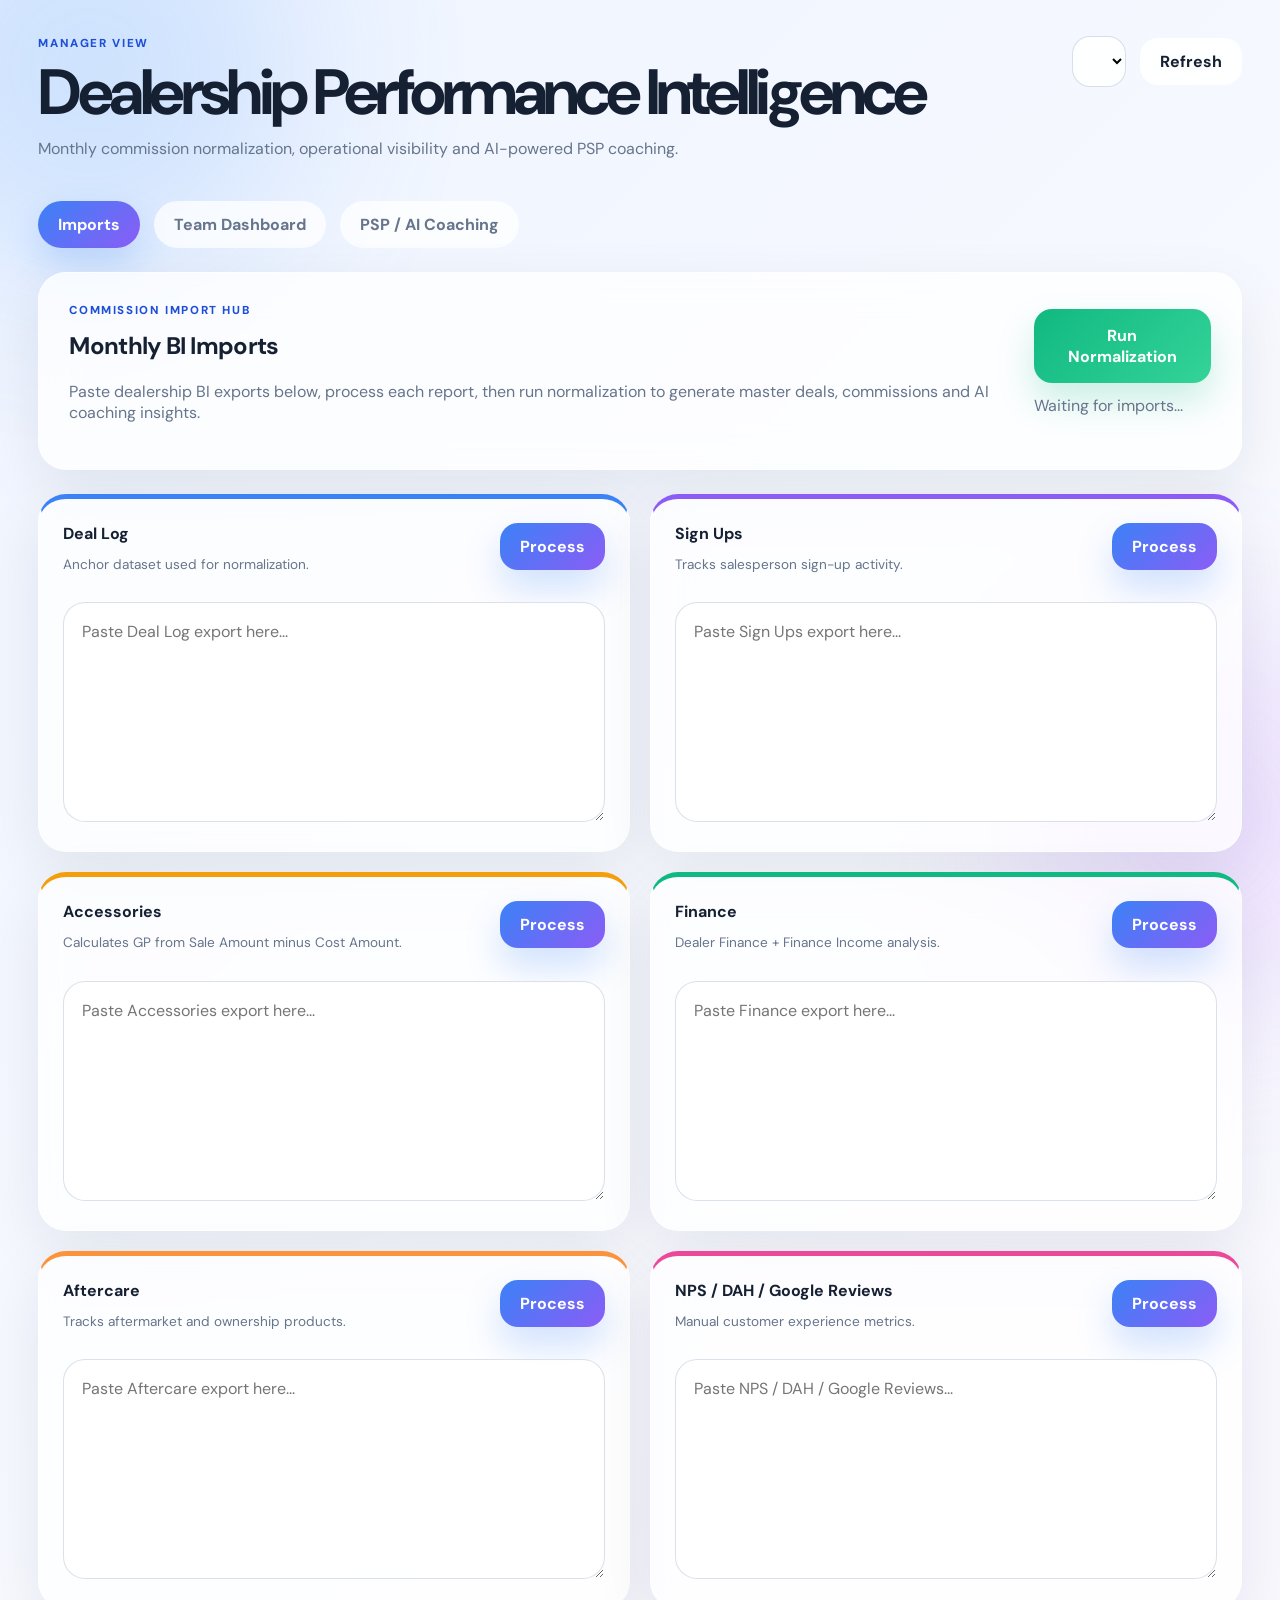
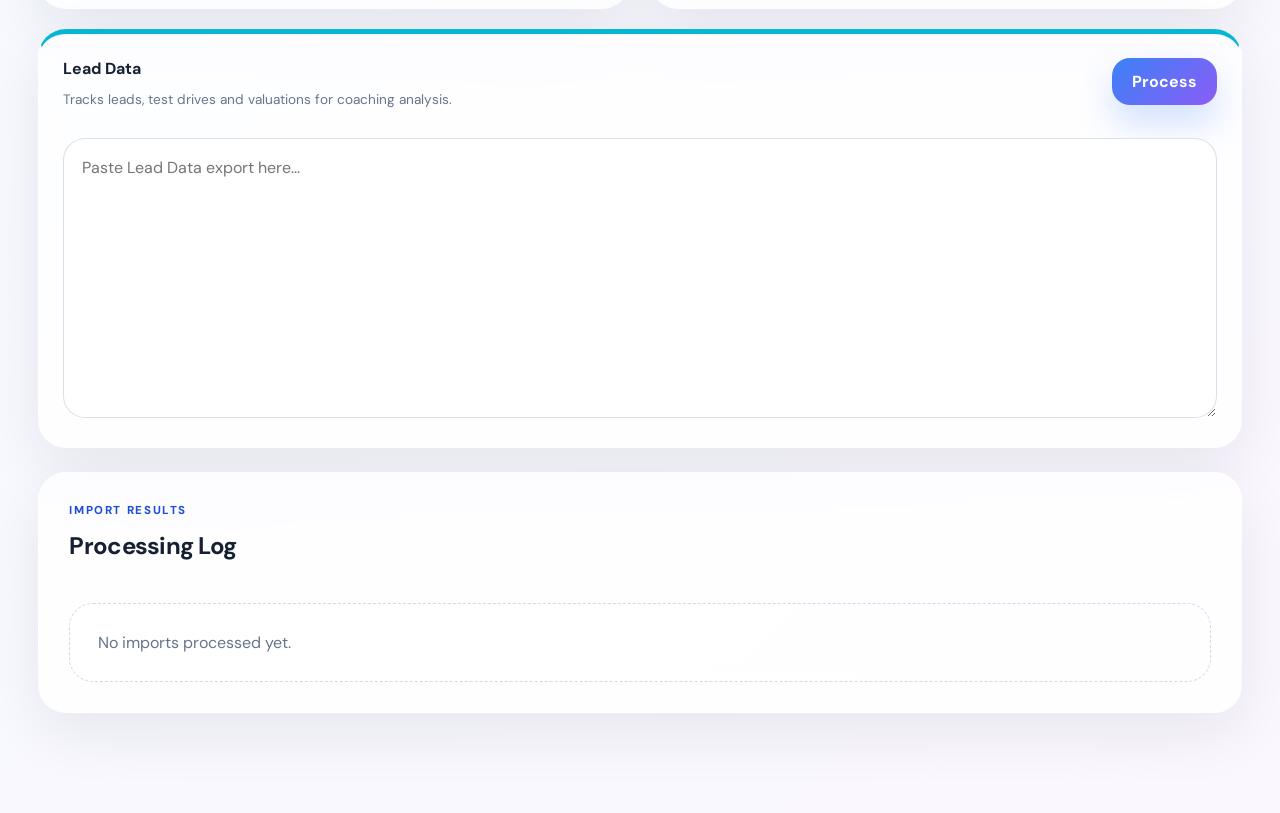
==== commit dcb65ac5: "Add files via upload" ====
--- a/manager.html
+++ b/manager.html
@@ -3,162 +3,496 @@
 <head>
   <meta charset="utf-8" />
   <meta name="viewport" content="width=device-width, initial-scale=1" />
-  <title>Manager Dashboard</title>
+
+  <title>Manager Dashboard | Dealership Performance</title>
+
+  <link rel="preconnect" href="https://fonts.googleapis.com" />
+  <link rel="preconnect" href="https://fonts.gstatic.com" crossorigin />
+
+  <link
+    href="https://fonts.googleapis.com/css2?family=DM+Sans:wght@400;500;700;800&display=swap"
+    rel="stylesheet"
+  />
+
   <link rel="stylesheet" href="./styles.css" />
 </head>
 
 <body data-page="manager">
 
+  <div class="background-orb orb-1"></div>
+  <div class="background-orb orb-2"></div>
+
+  <!-- ========================================== -->
+  <!-- TOPBAR -->
+  <!-- ========================================== -->
+
   <header class="topbar">
+
     <div>
       <p class="eyebrow">Manager View</p>
-      <h1>Team Performance</h1>
-      <p class="muted">Import, normalize, review commissions and prepare PSP coaching.</p>
+
+      <h1>Dealership Performance Intelligence</h1>
+
+      <p class="muted topbar-copy">
+        Monthly commission normalization, operational visibility and AI-powered PSP coaching.
+      </p>
     </div>
 
     <div class="topbar-actions">
+
       <select id="periodSelect" class="control"></select>
-      <button id="refreshDashboardBtn" class="btn btn-secondary">Refresh</button>
+
+      <button
+        id="refreshDashboardBtn"
+        class="btn btn-secondary"
+      >
+        Refresh
+      </button>
+
     </div>
+
   </header>
 
+  <!-- ========================================== -->
+  <!-- MAIN -->
+  <!-- ========================================== -->
+
   <main class="dashboard-shell">
 
+    <!-- ========================================== -->
+    <!-- TABS -->
+    <!-- ========================================== -->
+
     <nav class="tab-bar">
-      <button class="tab-btn active" data-tab="importsTab">Imports</button>
-      <button class="tab-btn" data-tab="dashboardTab">Team Dashboard</button>
-      <button class="tab-btn" data-tab="pspTab">PSP / AI Review</button>
+
+      <button
+        class="tab-btn active"
+        data-tab="importsTab"
+      >
+        Imports
+      </button>
+
+      <button
+        class="tab-btn"
+        data-tab="dashboardTab"
+      >
+        Team Dashboard
+      </button>
+
+      <button
+        class="tab-btn"
+        data-tab="pspTab"
+      >
+        PSP / AI Coaching
+      </button>
+
     </nav>
 
-    <section id="importsTab" class="tab-panel active">
+    <!-- ========================================== -->
+    <!-- IMPORTS TAB -->
+    <!-- ========================================== -->
+
+    <section
+      id="importsTab"
+      class="tab-panel active"
+    >
+
+      <!-- HERO -->
 
       <section class="panel hero-panel">
+
         <div>
-          <p class="eyebrow">Step 1</p>
-          <h2>Monthly Import Hub</h2>
-          <p class="muted">Paste each BI report, process it, then run normalization. Deal Log is the anchor dataset.</p>
-        </div>
-
-        <div class="normalize-bar compact">
-          <button id="normalizeBtn" class="btn btn-success">Run Normalization</button>
-          <p id="normalizeStatus" class="muted">Waiting for imports...</p>
-        </div>
+
+          <p class="eyebrow">Commission Import Hub</p>
+
+          <h2>Monthly BI Imports</h2>
+
+          <p class="muted">
+            Paste dealership BI exports below, process each report,
+            then run normalization to generate master deals,
+            commissions and AI coaching insights.
+          </p>
+
+        </div>
+
+        <div class="normalize-box">
+
+          <button
+            id="normalizeBtn"
+            class="btn btn-success btn-large"
+          >
+            Run Normalization
+          </button>
+
+          <p
+            id="normalizeStatus"
+            class="muted"
+          >
+            Waiting for imports...
+          </p>
+
+        </div>
+
       </section>
 
+      <!-- IMPORT CARDS -->
+
       <section class="imports-grid">
 
-        <article class="import-card">
+        <!-- DEAL LOG -->
+
+        <article class="import-card accent-border-blue">
+
           <div class="import-head">
-            <h3>Deal Log</h3>
-            <button class="btn btn-primary import-btn" data-type="deal_log">Process</button>
-          </div>
-          <p class="muted">Anchor report. Uses Processed Gross minus AM - Gross.</p>
-          <textarea id="deal_log" class="import-input" placeholder="Paste Deal Log export here..."></textarea>
-        </article>
-
-        <article class="import-card">
+
+            <div>
+              <h3>Deal Log</h3>
+
+              <p class="muted small">
+                Anchor dataset used for normalization.
+              </p>
+            </div>
+
+            <button
+              class="btn btn-primary import-btn"
+              data-type="deal_log"
+            >
+              Process
+            </button>
+
+          </div>
+
+          <textarea
+            id="deal_log"
+            class="import-input"
+            placeholder="Paste Deal Log export here..."
+          ></textarea>
+
+        </article>
+
+        <!-- SIGN UPS -->
+
+        <article class="import-card accent-border-purple">
+
           <div class="import-head">
-            <h3>Accessories</h3>
-            <button class="btn btn-primary import-btn" data-type="accessories">Process</button>
-          </div>
-          <p class="muted">Calculates accessory GP from Sale Amount minus Cost Amount.</p>
-          <textarea id="accessories" class="import-input" placeholder="Paste Accessories export here..."></textarea>
-        </article>
-
-        <article class="import-card">
+
+            <div>
+              <h3>Sign Ups</h3>
+
+              <p class="muted small">
+                Tracks salesperson sign-up activity.
+              </p>
+            </div>
+
+            <button
+              class="btn btn-primary import-btn"
+              data-type="signups"
+            >
+              Process
+            </button>
+
+          </div>
+
+          <textarea
+            id="signups"
+            class="import-input"
+            placeholder="Paste Sign Ups export here..."
+          ></textarea>
+
+        </article>
+
+        <!-- ACCESSORIES -->
+
+        <article class="import-card accent-border-gold">
+
           <div class="import-head">
-            <h3>Finance</h3>
-            <button class="btn btn-primary import-btn" data-type="finance">Process</button>
-          </div>
-          <p class="muted">Uses Dealer Finance for penetration and Total Income for IPUR.</p>
-          <textarea id="finance" class="import-input" placeholder="Paste Finance export here..."></textarea>
-        </article>
-
-        <article class="import-card">
+
+            <div>
+              <h3>Accessories</h3>
+
+              <p class="muted small">
+                Calculates GP from Sale Amount minus Cost Amount.
+              </p>
+            </div>
+
+            <button
+              class="btn btn-primary import-btn"
+              data-type="accessories"
+            >
+              Process
+            </button>
+
+          </div>
+
+          <textarea
+            id="accessories"
+            class="import-input"
+            placeholder="Paste Accessories export here..."
+          ></textarea>
+
+        </article>
+
+        <!-- FINANCE -->
+
+        <article class="import-card accent-border-green">
+
           <div class="import-head">
-            <h3>Aftercare</h3>
-            <button class="btn btn-primary import-btn" data-type="aftercare">Process</button>
-          </div>
-          <p class="muted">Uses Total Aftermarket for Aftercare PPV.</p>
-          <textarea id="aftercare" class="import-input" placeholder="Paste Aftercare export here..."></textarea>
-        </article>
-
-        <article class="import-card">
+
+            <div>
+              <h3>Finance</h3>
+
+              <p class="muted small">
+                Dealer Finance + Finance Income analysis.
+              </p>
+            </div>
+
+            <button
+              class="btn btn-primary import-btn"
+              data-type="finance"
+            >
+              Process
+            </button>
+
+          </div>
+
+          <textarea
+            id="finance"
+            class="import-input"
+            placeholder="Paste Finance export here..."
+          ></textarea>
+
+        </article>
+
+        <!-- AFTERCARE -->
+
+        <article class="import-card accent-border-orange">
+
           <div class="import-head">
-            <h3>Sign Ups</h3>
-            <button class="btn btn-primary import-btn" data-type="signups">Process</button>
-          </div>
-          <p class="muted">Counts sign ups by salesperson.</p>
-          <textarea id="signups" class="import-input" placeholder="Paste Sign Ups export here..."></textarea>
-        </article>
-
-        <article class="import-card">
+
+            <div>
+              <h3>Aftercare</h3>
+
+              <p class="muted small">
+                Tracks aftermarket and ownership products.
+              </p>
+            </div>
+
+            <button
+              class="btn btn-primary import-btn"
+              data-type="aftercare"
+            >
+              Process
+            </button>
+
+          </div>
+
+          <textarea
+            id="aftercare"
+            class="import-input"
+            placeholder="Paste Aftercare export here..."
+          ></textarea>
+
+        </article>
+
+        <!-- REVIEWS -->
+
+        <article class="import-card accent-border-pink">
+
           <div class="import-head">
-            <h3>NPS / DAH / Google Reviews</h3>
-            <button class="btn btn-primary import-btn" data-type="reviews">Process</button>
-          </div>
-          <p class="muted">Manual monthly customer experience inputs.</p>
-          <textarea id="reviews" class="import-input" placeholder="Paste columns like Salesperson, NPS, DAH, Google Reviews..."></textarea>
-        </article>
-
-        <article class="import-card import-card-wide">
+
+            <div>
+              <h3>NPS / DAH / Google Reviews</h3>
+
+              <p class="muted small">
+                Manual customer experience metrics.
+              </p>
+            </div>
+
+            <button
+              class="btn btn-primary import-btn"
+              data-type="reviews"
+            >
+              Process
+            </button>
+
+          </div>
+
+          <textarea
+            id="reviews"
+            class="import-input"
+            placeholder="Paste NPS / DAH / Google Reviews..."
+          ></textarea>
+
+        </article>
+
+        <!-- LEADS -->
+
+        <article class="import-card import-card-wide accent-border-cyan">
+
           <div class="import-head">
-            <h3>Lead Data</h3>
-            <button class="btn btn-primary import-btn" data-type="leads">Process</button>
-          </div>
-          <p class="muted">Tracks leads, test drives and valuations by salesperson for AI coaching.</p>
-          <textarea id="leads" class="import-input" placeholder="Paste Lead Data export here..."></textarea>
+
+            <div>
+              <h3>Lead Data</h3>
+
+              <p class="muted small">
+                Tracks leads, test drives and valuations for coaching analysis.
+              </p>
+            </div>
+
+            <button
+              class="btn btn-primary import-btn"
+              data-type="leads"
+            >
+              Process
+            </button>
+
+          </div>
+
+          <textarea
+            id="leads"
+            class="import-input import-input-large"
+            placeholder="Paste Lead Data export here..."
+          ></textarea>
+
         </article>
 
       </section>
 
+      <!-- IMPORT RESULTS -->
+
       <section class="panel">
-        <p class="eyebrow">Import Log</p>
-        <h2>Processing Results</h2>
-        <div id="importResults" class="result-stack">
-          <div class="empty-state">No imports processed yet.</div>
-        </div>
+
+        <div class="section-head">
+
+          <div>
+
+            <p class="eyebrow">Import Results</p>
+
+            <h2>Processing Log</h2>
+
+          </div>
+
+        </div>
+
+        <div
+          id="importResults"
+          class="result-stack"
+        >
+
+          <div class="empty-state">
+            No imports processed yet.
+          </div>
+
+        </div>
+
       </section>
 
     </section>
 
-    <section id="dashboardTab" class="tab-panel">
+    <!-- ========================================== -->
+    <!-- DASHBOARD TAB -->
+    <!-- ========================================== -->
+
+    <section
+      id="dashboardTab"
+      class="tab-panel"
+    >
+
+      <!-- KPI CARDS -->
 
       <section class="card-grid">
+
         <article class="metric-card accent-blue">
-          <div class="metric-label">Team Commission</div>
-          <div class="metric-value" id="teamCommission">$0</div>
+
+          <div class="metric-label">
+            Team Commission
+          </div>
+
+          <div
+            class="metric-value"
+            id="teamCommission"
+          >
+            $0
+          </div>
+
         </article>
 
         <article class="metric-card accent-green">
-          <div class="metric-label">Units Sold</div>
-          <div class="metric-value" id="unitsSold">0</div>
+
+          <div class="metric-label">
+            Units Sold
+          </div>
+
+          <div
+            class="metric-value"
+            id="unitsSold"
+          >
+            0
+          </div>
+
         </article>
 
         <article class="metric-card accent-purple">
-          <div class="metric-label">Finance Pen.</div>
-          <div class="metric-value" id="financePen">0%</div>
+
+          <div class="metric-label">
+            Avg Finance %
+          </div>
+
+          <div
+            class="metric-value"
+            id="financePen"
+          >
+            0%
+          </div>
+
         </article>
 
         <article class="metric-card accent-gold">
-          <div class="metric-label">Top Performer</div>
-          <div class="metric-value" id="topPerformer">—</div>
-        </article>
+
+          <div class="metric-label">
+            Top Performer
+          </div>
+
+          <div
+            class="metric-value"
+            id="topPerformer"
+          >
+            —
+          </div>
+
+        </article>
+
       </section>
 
+      <!-- TEAM TABLE -->
+
       <section class="panel">
+
         <div class="section-head">
+
           <div>
-            <p class="eyebrow">Team Results</p>
-            <h2>Sales Consultant Overview</h2>
-          </div>
-
-          <button id="mailFcBtn" class="btn btn-secondary">Email FC Summary</button>
+
+            <p class="eyebrow">Team Overview</p>
+
+            <h2>Sales Consultant Performance</h2>
+
+          </div>
+
+          <button
+            id="mailFcBtn"
+            class="btn btn-secondary"
+          >
+            Email FC Summary
+          </button>
+
         </div>
 
         <div class="table-wrap">
+
           <table>
+
             <thead>
+
               <tr>
                 <th>Salesperson</th>
                 <th>Units</th>
@@ -166,47 +500,98 @@
                 <th>Finance IPUR</th>
                 <th>Aftercare PPV</th>
                 <th>Accessory GP</th>
-                <th>Total Comm</th>
+                <th>Final Comm</th>
                 <th></th>
               </tr>
+
             </thead>
+
             <tbody id="teamRows">
-              <tr><td colspan="8">No team metrics yet. Import data and run normalization.</td></tr>
+
+              <tr>
+                <td colspan="8">
+                  No metrics available yet.
+                </td>
+              </tr>
+
             </tbody>
+
           </table>
-        </div>
+
+        </div>
+
       </section>
 
+      <!-- CONSULTANT DETAIL -->
+
       <section class="panel">
+
         <div class="section-head">
+
           <div>
-            <p class="eyebrow">Consultant Focus</p>
-            <h2>Selected Sales Consultant</h2>
-          </div>
-        </div>
-
-        <div id="consultantDetail" class="detail-panel">
-          <div class="empty-state">Select a salesperson to view high level stats, commission breakdown and deal-level detail.</div>
-        </div>
+
+            <p class="eyebrow">Consultant Detail</p>
+
+            <h2>Performance Drilldown</h2>
+
+          </div>
+
+        </div>
+
+        <div
+          id="consultantDetail"
+          class="detail-panel"
+        >
+
+          <div class="empty-state">
+            Select a salesperson from the table above to view detailed commission breakdown and deal-level insight.
+          </div>
+
+        </div>
+
       </section>
 
     </section>
 
-    <section id="pspTab" class="tab-panel">
+    <!-- ========================================== -->
+    <!-- PSP TAB -->
+    <!-- ========================================== -->
+
+    <section
+      id="pspTab"
+      class="tab-panel"
+    >
 
       <section class="panel">
+
         <div class="section-head">
+
           <div>
-            <p class="eyebrow">AI PSP Mode</p>
-            <h2>Performance Review Assistant</h2>
-          </div>
-
-          <button id="mailtoPspBtn" class="btn btn-secondary" disabled>Email PSP</button>
+
+            <p class="eyebrow">AI Coaching Mode</p>
+
+            <h2>Performance Success Plan</h2>
+
+          </div>
+
+          <button
+            id="mailtoPspBtn"
+            class="btn btn-secondary"
+            disabled
+          >
+            Email PSP
+          </button>
+
         </div>
 
         <div id="pspPanel">
-          <div class="empty-state">Select a salesperson from the dashboard to generate PSP coaching.</div>
-        </div>
+
+          <div class="empty-state">
+            Select a salesperson from the dashboard to generate AI coaching insights.
+          </div>
+
+        </div>
+
       </section>
 
     </section>
@@ -214,5 +599,6 @@
   </main>
 
   <script type="module" src="./app.js"></script>
+
 </body>
 </html>
--- a/styles.css
+++ b/styles.css
@@ -5,25 +5,25 @@
   --bg:
     linear-gradient(
       135deg,
-      #edf4ff 0%,
-      #f7fbff 40%,
-      #f9f7ff 100%
+      #eef4ff 0%,
+      #f7f9ff 45%,
+      #fbf7ff 100%
     );
 
   --panel:
-    rgba(255,255,255,0.78);
+    rgba(255,255,255,0.76);
 
   --panel-strong:
     rgba(255,255,255,0.92);
 
   --border:
-    rgba(203,213,225,0.55);
+    rgba(203,213,225,0.6);
 
   --text:
-    #172033;
+    #162033;
 
   --muted:
-    #64748b;
+    #66758b;
 
   --blue:
     #3b82f6;
@@ -31,23 +31,32 @@
   --blue-dark:
     #1d4ed8;
 
+  --purple:
+    #8b5cf6;
+
   --green:
     #10b981;
 
-  --purple:
-    #8b5cf6;
-
   --gold:
     #f59e0b;
 
-  --danger:
-    #ef4444;
+  --orange:
+    #fb923c;
+
+  --pink:
+    #ec4899;
+
+  --cyan:
+    #06b6d4;
 
   --shadow:
     0 20px 60px rgba(15,23,42,0.08);
 
+  --shadow-lg:
+    0 30px 90px rgba(15,23,42,0.12);
+
   --radius:
-    24px;
+    28px;
 }
 
 * {
@@ -56,6 +65,7 @@
 
 html,
 body {
+
   margin: 0;
   padding: 0;
   min-height: 100%;
@@ -76,36 +86,69 @@
 
   -webkit-font-smoothing:
     antialiased;
-}
-
-body::before {
-
-  content:
-    '';
+
+  position:
+    relative;
+
+  overflow-x:
+    hidden;
+}
+
+.background-orb {
 
   position:
     fixed;
 
-  inset:
-    0;
-
-  background:
-    radial-gradient(
-      circle at top left,
-      rgba(59,130,246,0.16),
-      transparent 35%
-    ),
-    radial-gradient(
-      circle at bottom right,
-      rgba(139,92,246,0.12),
-      transparent 35%
-    );
+  border-radius:
+    999px;
+
+  filter:
+    blur(90px);
+
+  opacity:
+    0.22;
 
   pointer-events:
     none;
 
   z-index:
     -1;
+}
+
+.orb-1 {
+
+  width:
+    420px;
+
+  height:
+    420px;
+
+  background:
+    #60a5fa;
+
+  top:
+    -140px;
+
+  left:
+    -120px;
+}
+
+.orb-2 {
+
+  width:
+    360px;
+
+  height:
+    360px;
+
+  background:
+    #c084fc;
+
+  right:
+    -100px;
+
+  bottom:
+    -100px;
 }
 
 h1,
@@ -119,22 +162,22 @@
 h1 {
 
   font-size:
-    clamp(2.4rem, 5vw, 4.4rem);
+    clamp(2.5rem, 5vw, 5rem);
 
   line-height:
     0.95;
 
   letter-spacing:
-    -0.06em;
+    -0.07em;
 
   margin-bottom:
-    10px;
+    14px;
 }
 
 h2 {
 
   font-size:
-    1.4rem;
+    1.5rem;
 
   letter-spacing:
     -0.03em;
@@ -167,23 +210,27 @@
     var(--blue-dark);
 
   margin-bottom:
-    10px;
+    12px;
 }
 
 .muted {
   color: var(--muted);
 }
 
+.small {
+  font-size: 0.85rem;
+}
+
 .topbar {
 
   width:
-    min(1400px, 94vw);
+    min(1500px, 94vw);
 
   margin:
     0 auto;
 
   padding:
-    34px 0 24px;
+    36px 0 26px;
 
   display:
     flex;
@@ -195,7 +242,13 @@
     flex-start;
 
   gap:
-    20px;
+    24px;
+}
+
+.topbar-copy {
+
+  max-width:
+    720px;
 }
 
 .topbar-actions {
@@ -207,54 +260,204 @@
     center;
 
   gap:
-    12px;
+    14px;
 }
 
 .dashboard-shell {
 
   width:
-    min(1400px, 94vw);
+    min(1500px, 94vw);
 
   margin:
     0 auto;
 
   padding-bottom:
-    80px;
+    100px;
 
   display:
     grid;
 
   gap:
-    22px;
-}
-
-.panel,
-.metric-card,
-.import-card,
-.detail-card,
-.ai-card {
+    24px;
+}
+
+/* ========================================= */
+/* LANDING */
+/* ========================================= */
+
+.landing-shell {
+
+  min-height:
+    100vh;
+
+  display:
+    flex;
+
+  align-items:
+    center;
+
+  justify-content:
+    center;
+
+  padding:
+    50px 24px;
+}
+
+.landing-card {
+
+  width:
+    min(1450px, 100%);
+
+  display:
+    grid;
+
+  grid-template-columns:
+    1.15fr 0.85fr;
+
+  gap:
+    48px;
+
+  align-items:
+    center;
+}
+
+.landing-copy {
+
+  font-size:
+    1.08rem;
+
+  line-height:
+    1.7;
+
+  max-width:
+    680px;
+
+  color:
+    var(--muted);
+
+  margin-bottom:
+    32px;
+}
+
+.pill-row {
+
+  display:
+    flex;
+
+  flex-wrap:
+    wrap;
+
+  gap:
+    12px;
+
+  margin-bottom:
+    36px;
+}
+
+.pill {
+
+  padding:
+    12px 18px;
+
+  border-radius:
+    999px;
+
+  background:
+    rgba(255,255,255,0.7);
+
+  border:
+    1px solid rgba(255,255,255,0.7);
+
+  box-shadow:
+    0 10px 25px rgba(15,23,42,0.04);
+
+  font-weight:
+    700;
+
+  color:
+    var(--text);
+}
+
+.landing-actions {
+
+  display:
+    flex;
+
+  flex-wrap:
+    wrap;
+
+  gap:
+    14px;
+}
+
+.landing-preview {
+
+  display:
+    flex;
+
+  justify-content:
+    center;
+}
+
+.preview-card {
+
+  width:
+    100%;
+
+  max-width:
+    520px;
 
   background:
     var(--panel);
 
   backdrop-filter:
-    blur(18px);
+    blur(20px);
 
   border:
-    1px solid var(--border);
-
-  border-radius:
-    var(--radius);
+    1px solid rgba(255,255,255,0.5);
+
+  border-radius:
+    36px;
+
+  padding:
+    28px;
 
   box-shadow:
-    var(--shadow);
-}
-
-.panel {
-  padding: 28px;
-}
-
-.hero-panel {
+    var(--shadow-lg);
+}
+
+.preview-glow {
+
+  position:
+    relative;
+
+  overflow:
+    hidden;
+}
+
+.preview-glow::before {
+
+  content:
+    '';
+
+  position:
+    absolute;
+
+  inset:
+    0;
+
+  background:
+    linear-gradient(
+      135deg,
+      rgba(59,130,246,0.08),
+      rgba(139,92,246,0.05)
+    );
+
+  pointer-events:
+    none;
+}
+
+.preview-header {
 
   display:
     flex;
@@ -265,162 +468,134 @@
   align-items:
     center;
 
-  gap:
-    24px;
-}
-
-.card-grid {
-
-  display:
-    grid;
-
-  grid-template-columns:
-    repeat(4, minmax(0, 1fr));
-
-  gap:
-    18px;
-}
-
-.metric-card {
-
-  position:
-    relative;
-
-  overflow:
-    hidden;
-
-  min-height:
-    150px;
-
-  padding:
-    24px;
-}
-
-.metric-card::after {
-
-  content:
-    '';
-
-  position:
-    absolute;
-
-  width:
-    180px;
-
-  height:
-    180px;
-
-  border-radius:
-    50%;
-
-  top:
-    -70px;
-
-  right:
-    -70px;
-
-  opacity:
-    0.12;
-}
-
-.accent-blue::after {
-  background: var(--blue);
-}
-
-.accent-green::after {
-  background: var(--green);
-}
-
-.accent-purple::after {
-  background: var(--purple);
-}
-
-.accent-gold::after {
-  background: var(--gold);
-}
-
-.metric-label {
+  margin-bottom:
+    28px;
+}
+
+.preview-label {
 
   text-transform:
     uppercase;
 
+  letter-spacing:
+    0.08em;
+
   font-size:
-    0.72rem;
+    0.7rem;
 
   font-weight:
     800;
 
-  letter-spacing:
-    0.1em;
-
   color:
     var(--muted);
-}
-
-.metric-value {
-
-  margin-top:
-    18px;
-
-  font-size:
-    clamp(1.8rem, 4vw, 3rem);
+
+  margin-bottom:
+    6px;
+}
+
+.status-pill {
+
+  padding:
+    10px 16px;
+
+  border-radius:
+    999px;
+
+  background:
+    rgba(16,185,129,0.12);
+
+  color:
+    var(--green);
 
   font-weight:
     800;
-
-  letter-spacing:
-    -0.06em;
-}
-
-.tab-bar {
+}
+
+.preview-grid {
+
+  display:
+    grid;
+
+  grid-template-columns:
+    repeat(2, minmax(0,1fr));
+
+  gap:
+    16px;
+
+  margin-bottom:
+    24px;
+}
+
+.mini-stat {
+
+  background:
+    rgba(255,255,255,0.82);
+
+  border:
+    1px solid rgba(255,255,255,0.7);
+
+  border-radius:
+    22px;
+
+  padding:
+    18px;
+}
+
+.mini-stat strong {
+
+  display:
+    block;
+
+  margin-top:
+    8px;
+
+  font-size:
+    1.3rem;
+}
+
+.mini-label {
+
+  color:
+    var(--muted);
+
+  font-size:
+    0.8rem;
+}
+
+.ai-preview {
 
   display:
     flex;
 
   gap:
-    12px;
-
-  flex-wrap:
-    wrap;
-}
-
-.tab-btn {
+    16px;
+
+  align-items:
+    flex-start;
+
+  padding:
+    20px;
+
+  border-radius:
+    24px;
+
+  background:
+    rgba(255,255,255,0.82);
 
   border:
-    0;
+    1px solid rgba(255,255,255,0.7);
+}
+
+.ai-dot {
+
+  width:
+    14px;
+
+  height:
+    14px;
 
   border-radius:
     999px;
-
-  padding:
-    12px 18px;
-
-  font:
-    inherit;
-
-  font-weight:
-    700;
-
-  cursor:
-    pointer;
-
-  background:
-    rgba(255,255,255,0.7);
-
-  color:
-    var(--muted);
-
-  transition:
-    all 0.2s ease;
-}
-
-.tab-btn:hover {
-
-  transform:
-    translateY(-1px);
-}
-
-.tab-btn.active {
 
   background:
     linear-gradient(
@@ -429,45 +604,55 @@
       var(--purple)
     );
 
-  color:
-    white;
+  margin-top:
+    6px;
+
+  flex-shrink:
+    0;
+}
+
+.preview-copy {
+
+  line-height:
+    1.6;
+
+  color:
+    var(--muted);
+
+  margin:
+    0;
+}
+
+/* ========================================= */
+/* PANELS */
+/* ========================================= */
+
+.panel,
+.metric-card,
+.import-card,
+.detail-card {
+
+  background:
+    var(--panel);
+
+  backdrop-filter:
+    blur(18px);
+
+  border:
+    1px solid rgba(255,255,255,0.55);
+
+  border-radius:
+    var(--radius);
 
   box-shadow:
-    0 14px 30px rgba(59,130,246,0.25);
-}
-
-.tab-panel {
-  display: none;
-}
-
-.tab-panel.active {
-  display: grid;
-  gap: 22px;
-}
-
-.imports-grid {
-
-  display:
-    grid;
-
-  grid-template-columns:
-    repeat(2, minmax(0,1fr));
-
-  gap:
-    18px;
-}
-
-.import-card {
-
-  padding:
-    22px;
-}
-
-.import-card-wide {
-  grid-column: span 2;
-}
-
-.import-head {
+    var(--shadow);
+}
+
+.panel {
+  padding: 30px;
+}
+
+.hero-panel {
 
   display:
     flex;
@@ -479,125 +664,180 @@
     center;
 
   gap:
-    16px;
-}
-
-.import-input {
+    30px;
+}
+
+.normalize-box {
+
+  display:
+    flex;
+
+  flex-direction:
+    column;
+
+  align-items:
+    flex-start;
+
+  gap:
+    12px;
+}
+
+.card-grid {
+
+  display:
+    grid;
+
+  grid-template-columns:
+    repeat(4, minmax(0,1fr));
+
+  gap:
+    18px;
+}
+
+.metric-card {
+
+  position:
+    relative;
+
+  overflow:
+    hidden;
+
+  padding:
+    26px;
+
+  min-height:
+    165px;
+}
+
+.metric-card::after {
+
+  content:
+    '';
+
+  position:
+    absolute;
 
   width:
-    100%;
-
-  min-height:
     180px;
 
+  height:
+    180px;
+
+  border-radius:
+    999px;
+
+  top:
+    -70px;
+
+  right:
+    -70px;
+
+  opacity:
+    0.12;
+}
+
+.accent-blue::after {
+  background: var(--blue);
+}
+
+.accent-green::after {
+  background: var(--green);
+}
+
+.accent-purple::after {
+  background: var(--purple);
+}
+
+.accent-gold::after {
+  background: var(--gold);
+}
+
+.metric-label {
+
+  text-transform:
+    uppercase;
+
+  font-size:
+    0.72rem;
+
+  letter-spacing:
+    0.1em;
+
+  font-weight:
+    800;
+
+  color:
+    var(--muted);
+}
+
+.metric-value {
+
   margin-top:
+    20px;
+
+  font-size:
+    clamp(2rem, 4vw, 3.2rem);
+
+  font-weight:
+    800;
+
+  letter-spacing:
+    -0.06em;
+}
+
+/* ========================================= */
+/* TABS */
+/* ========================================= */
+
+.tab-bar {
+
+  display:
+    flex;
+
+  gap:
     14px;
 
+  flex-wrap:
+    wrap;
+}
+
+.tab-btn {
+
   border:
-    1px solid var(--border);
-
-  border-radius:
-    18px;
-
-  background:
-    rgba(255,255,255,0.95);
-
-  padding:
-    16px;
+    0;
+
+  border-radius:
+    999px;
+
+  padding:
+    13px 20px;
+
+  background:
+    rgba(255,255,255,0.75);
 
   font:
     inherit;
 
-  resize:
-    vertical;
-
-  outline:
-    none;
+  font-weight:
+    700;
+
+  cursor:
+    pointer;
+
+  color:
+    var(--muted);
 
   transition:
     all 0.2s ease;
 }
 
-.import-input:focus {
-
-  border-color:
-    rgba(59,130,246,0.4);
-
-  box-shadow:
-    0 0 0 4px rgba(59,130,246,0.12);
-}
-
-.normalize-bar {
-
-  display:
-    flex;
-
-  align-items:
-    center;
-
-  gap:
-    16px;
-}
-
-.normalize-bar.compact {
-  flex-direction: column;
-  align-items: flex-start;
-}
-
-.control,
-select,
-input {
-
-  border:
-    1px solid var(--border);
-
-  border-radius:
-    16px;
-
-  padding:
-    12px 14px;
-
-  font:
-    inherit;
-
-  background:
-    rgba(255,255,255,0.92);
-
-  outline:
-    none;
-}
-
-.btn {
-
-  border:
-    0;
-
-  border-radius:
-    16px;
-
-  padding:
-    12px 18px;
-
-  font:
-    inherit;
-
-  font-weight:
-    700;
-
-  cursor:
-    pointer;
-
-  transition:
-    all 0.2s ease;
-}
-
-.btn:hover {
+.tab-btn:hover {
 
   transform:
     translateY(-1px);
 }
 
-.btn-primary {
+.tab-btn.active {
 
   background:
     linear-gradient(
@@ -610,13 +850,222 @@
     white;
 
   box-shadow:
-    0 14px 30px rgba(59,130,246,0.24);
+    0 16px 34px rgba(59,130,246,0.22);
+}
+
+.tab-panel {
+  display: none;
+}
+
+.tab-panel.active {
+  display: grid;
+  gap: 24px;
+}
+
+/* ========================================= */
+/* IMPORTS */
+/* ========================================= */
+
+.imports-grid {
+
+  display:
+    grid;
+
+  grid-template-columns:
+    repeat(2, minmax(0,1fr));
+
+  gap:
+    20px;
+}
+
+.import-card {
+
+  padding:
+    24px;
+
+  position:
+    relative;
+}
+
+.import-card-wide {
+  grid-column: span 2;
+}
+
+.import-head {
+
+  display:
+    flex;
+
+  justify-content:
+    space-between;
+
+  align-items:
+    flex-start;
+
+  gap:
+    18px;
+
+  margin-bottom:
+    16px;
+}
+
+.import-input {
+
+  width:
+    100%;
+
+  min-height:
+    220px;
+
+  border:
+    1px solid rgba(203,213,225,0.7);
+
+  border-radius:
+    22px;
+
+  background:
+    rgba(255,255,255,0.92);
+
+  padding:
+    18px;
+
+  font:
+    inherit;
+
+  resize:
+    vertical;
+
+  outline:
+    none;
+
+  transition:
+    all 0.2s ease;
+}
+
+.import-input-large {
+  min-height: 280px;
+}
+
+.import-input:focus {
+
+  border-color:
+    rgba(59,130,246,0.4);
+
+  box-shadow:
+    0 0 0 5px rgba(59,130,246,0.12);
+}
+
+.accent-border-blue {
+  border-top: 5px solid var(--blue);
+}
+
+.accent-border-purple {
+  border-top: 5px solid var(--purple);
+}
+
+.accent-border-green {
+  border-top: 5px solid var(--green);
+}
+
+.accent-border-gold {
+  border-top: 5px solid var(--gold);
+}
+
+.accent-border-orange {
+  border-top: 5px solid var(--orange);
+}
+
+.accent-border-pink {
+  border-top: 5px solid var(--pink);
+}
+
+.accent-border-cyan {
+  border-top: 5px solid var(--cyan);
+}
+
+/* ========================================= */
+/* BUTTONS */
+/* ========================================= */
+
+.control,
+select,
+input {
+
+  border:
+    1px solid rgba(203,213,225,0.75);
+
+  border-radius:
+    18px;
+
+  padding:
+    13px 16px;
+
+  background:
+    rgba(255,255,255,0.9);
+
+  font:
+    inherit;
+
+  outline:
+    none;
+}
+
+.btn {
+
+  border:
+    0;
+
+  border-radius:
+    18px;
+
+  padding:
+    13px 20px;
+
+  font:
+    inherit;
+
+  font-weight:
+    700;
+
+  cursor:
+    pointer;
+
+  transition:
+    all 0.2s ease;
+}
+
+.btn:hover {
+
+  transform:
+    translateY(-1px);
+}
+
+.btn-large {
+
+  padding:
+    16px 28px;
+}
+
+.btn-primary {
+
+  background:
+    linear-gradient(
+      135deg,
+      var(--blue),
+      var(--purple)
+    );
+
+  color:
+    white;
+
+  box-shadow:
+    0 18px 36px rgba(59,130,246,0.24);
 }
 
 .btn-secondary {
 
   background:
-    rgba(255,255,255,0.88);
+    rgba(255,255,255,0.9);
 
   color:
     var(--text);
@@ -635,8 +1084,12 @@
     white;
 
   box-shadow:
-    0 14px 30px rgba(16,185,129,0.25);
-}
+    0 18px 36px rgba(16,185,129,0.22);
+}
+
+/* ========================================= */
+/* TABLES */
+/* ========================================= */
 
 .table-wrap {
 
@@ -644,13 +1097,13 @@
     auto;
 
   border-radius:
-    20px;
+    24px;
+
+  background:
+    rgba(255,255,255,0.92);
 
   border:
-    1px solid var(--border);
-
-  background:
-    rgba(255,255,255,0.95);
+    1px solid rgba(255,255,255,0.65);
 }
 
 table {
@@ -669,10 +1122,10 @@
 td {
 
   padding:
-    16px 18px;
+    18px 20px;
 
   border-bottom:
-    1px solid rgba(226,232,240,0.75);
+    1px solid rgba(226,232,240,0.8);
 
   text-align:
     left;
@@ -693,7 +1146,7 @@
     var(--muted);
 
   background:
-    rgba(248,250,252,0.9);
+    rgba(248,250,252,0.95);
 }
 
 tbody tr {
@@ -711,6 +1164,10 @@
     pointer;
 }
 
+/* ========================================= */
+/* DETAILS */
+/* ========================================= */
+
 .detail-panel,
 .psp-grid {
 
@@ -728,7 +1185,7 @@
     grid;
 
   grid-template-columns:
-    repeat(3, minmax(0,1fr));
+    repeat(2, minmax(0,1fr));
 
   gap:
     18px;
@@ -737,13 +1194,7 @@
 .detail-card {
 
   padding:
-    22px;
-}
-
-.detail-card h3 {
-
-  margin-bottom:
-    16px;
+    24px;
 }
 
 .deal-line {
@@ -754,13 +1205,20 @@
   justify-content:
     space-between;
 
-  padding:
-    10px 0;
+  gap:
+    20px;
+
+  padding:
+    12px 0;
 
   border-bottom:
     1px solid rgba(226,232,240,0.65);
 }
 
+/* ========================================= */
+/* RESULTS */
+/* ========================================= */
+
 .result-stack {
 
   display:
@@ -773,37 +1231,123 @@
 .result-item {
 
   padding:
-    14px 16px;
-
-  border-radius:
-    16px;
-
-  background:
-    rgba(255,255,255,0.9);
+    16px 18px;
+
+  border-radius:
+    18px;
+
+  background:
+    rgba(255,255,255,0.88);
 
   border:
-    1px solid var(--border);
+    1px solid rgba(255,255,255,0.7);
 
   font-weight:
-    600;
+    700;
 }
 
 .empty-state {
 
   padding:
+    28px;
+
+  border-radius:
     24px;
-
-  border-radius:
-    20px;
 
   border:
     1px dashed rgba(148,163,184,0.4);
 
   background:
-    rgba(255,255,255,0.5);
+    rgba(255,255,255,0.55);
 
   color:
     var(--muted);
+}
+
+/* ========================================= */
+/* SALESPERSON */
+/* ========================================= */
+
+.focus-list {
+
+  margin:
+    0;
+
+  padding-left:
+    22px;
+
+  display:
+    grid;
+
+  gap:
+    14px;
+}
+
+.focus-list li {
+
+  line-height:
+    1.6;
+}
+
+.ai-summary-box {
+
+  line-height:
+    1.8;
+}
+
+.note-box {
+
+  padding:
+    6px 0;
+}
+
+.note-grid {
+
+  display:
+    grid;
+
+  grid-template-columns:
+    repeat(3, minmax(0,1fr));
+
+  gap:
+    18px;
+}
+
+.note-item {
+
+  background:
+    rgba(255,255,255,0.68);
+
+  border-radius:
+    22px;
+
+  padding:
+    22px;
+
+  border:
+    1px solid rgba(255,255,255,0.6);
+}
+
+/* ========================================= */
+/* MISC */
+/* ========================================= */
+
+.section-head {
+
+  display:
+    flex;
+
+  justify-content:
+    space-between;
+
+  align-items:
+    center;
+
+  gap:
+    20px;
+
+  margin-bottom:
+    22px;
 }
 
 hr {
@@ -812,66 +1356,81 @@
     0;
 
   border-top:
-    1px solid rgba(226,232,240,0.7);
+    1px solid rgba(226,232,240,0.75);
 
   margin:
     20px 0;
 }
 
-@media (max-width: 1100px) {
+/* ========================================= */
+/* RESPONSIVE */
+/* ========================================= */
+
+@media (max-width: 1200px) {
 
   .card-grid,
+  .imports-grid,
   .consultant-grid,
-  .psp-grid,
-  .imports-grid {
+  .note-grid {
 
     grid-template-columns:
       repeat(2, minmax(0,1fr));
   }
-}
-
-@media (max-width: 760px) {
-
-  .card-grid,
-  .consultant-grid,
-  .psp-grid,
-  .imports-grid {
+
+  .landing-card {
 
     grid-template-columns:
       1fr;
   }
+}
+
+@media (max-width: 760px) {
+
+  .card-grid,
+  .imports-grid,
+  .consultant-grid,
+  .note-grid {
+
+    grid-template-columns:
+      1fr;
+  }
+
+  .topbar {
+
+    flex-direction:
+      column;
+  }
+
+  .hero-panel {
+
+    flex-direction:
+      column;
+
+    align-items:
+      flex-start;
+  }
 
   .import-card-wide {
     grid-column: auto;
   }
 
-  .topbar {
-
-    flex-direction:
-      column;
-  }
-
-  .topbar-actions {
-
-    width:
-      100%;
-
-    flex-wrap:
-      wrap;
-  }
-
-  .hero-panel {
-
-    flex-direction:
-      column;
-
-    align-items:
-      flex-start;
-  }
-
-  .btn {
+  .btn,
+  .control {
 
     width:
       100%;
   }
+
+  .landing-actions,
+  .topbar-actions {
+
+    width:
+      100%;
+
+    flex-direction:
+      column;
+
+    align-items:
+      stretch;
+  }
 }
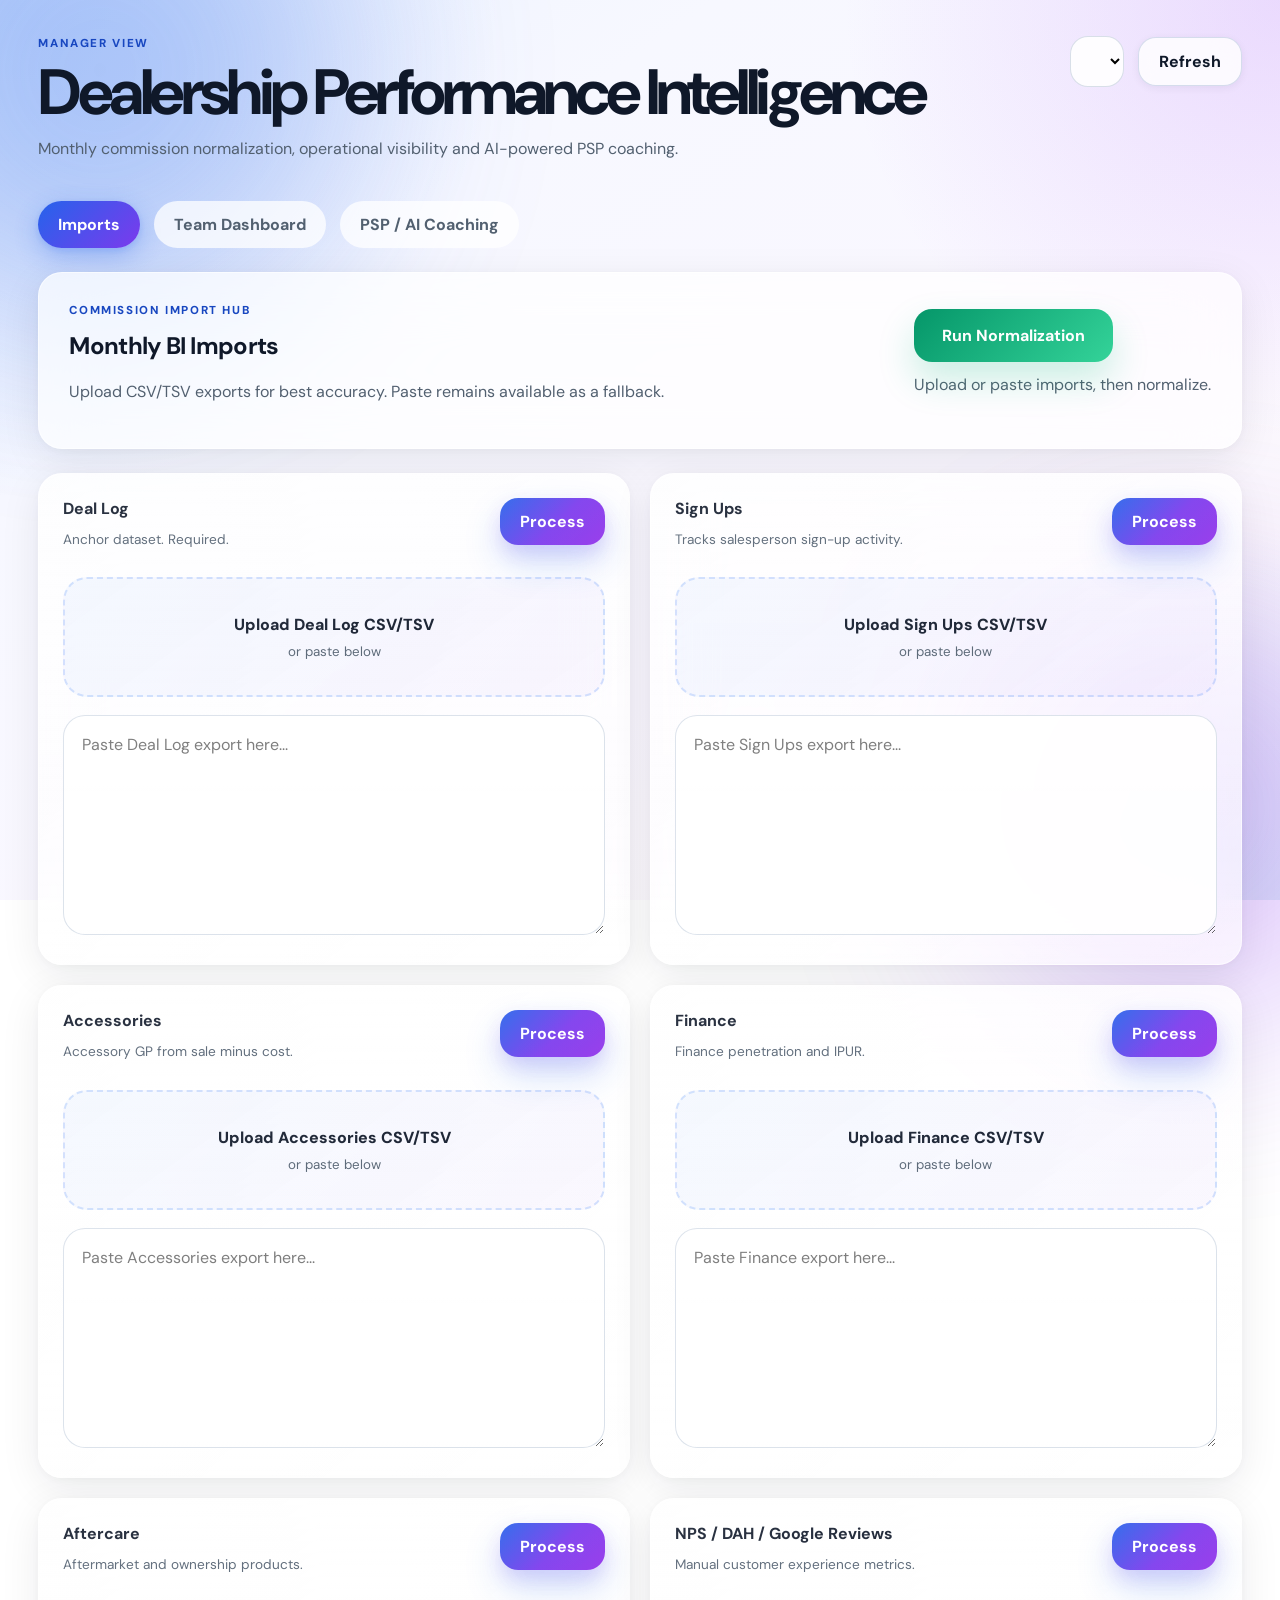
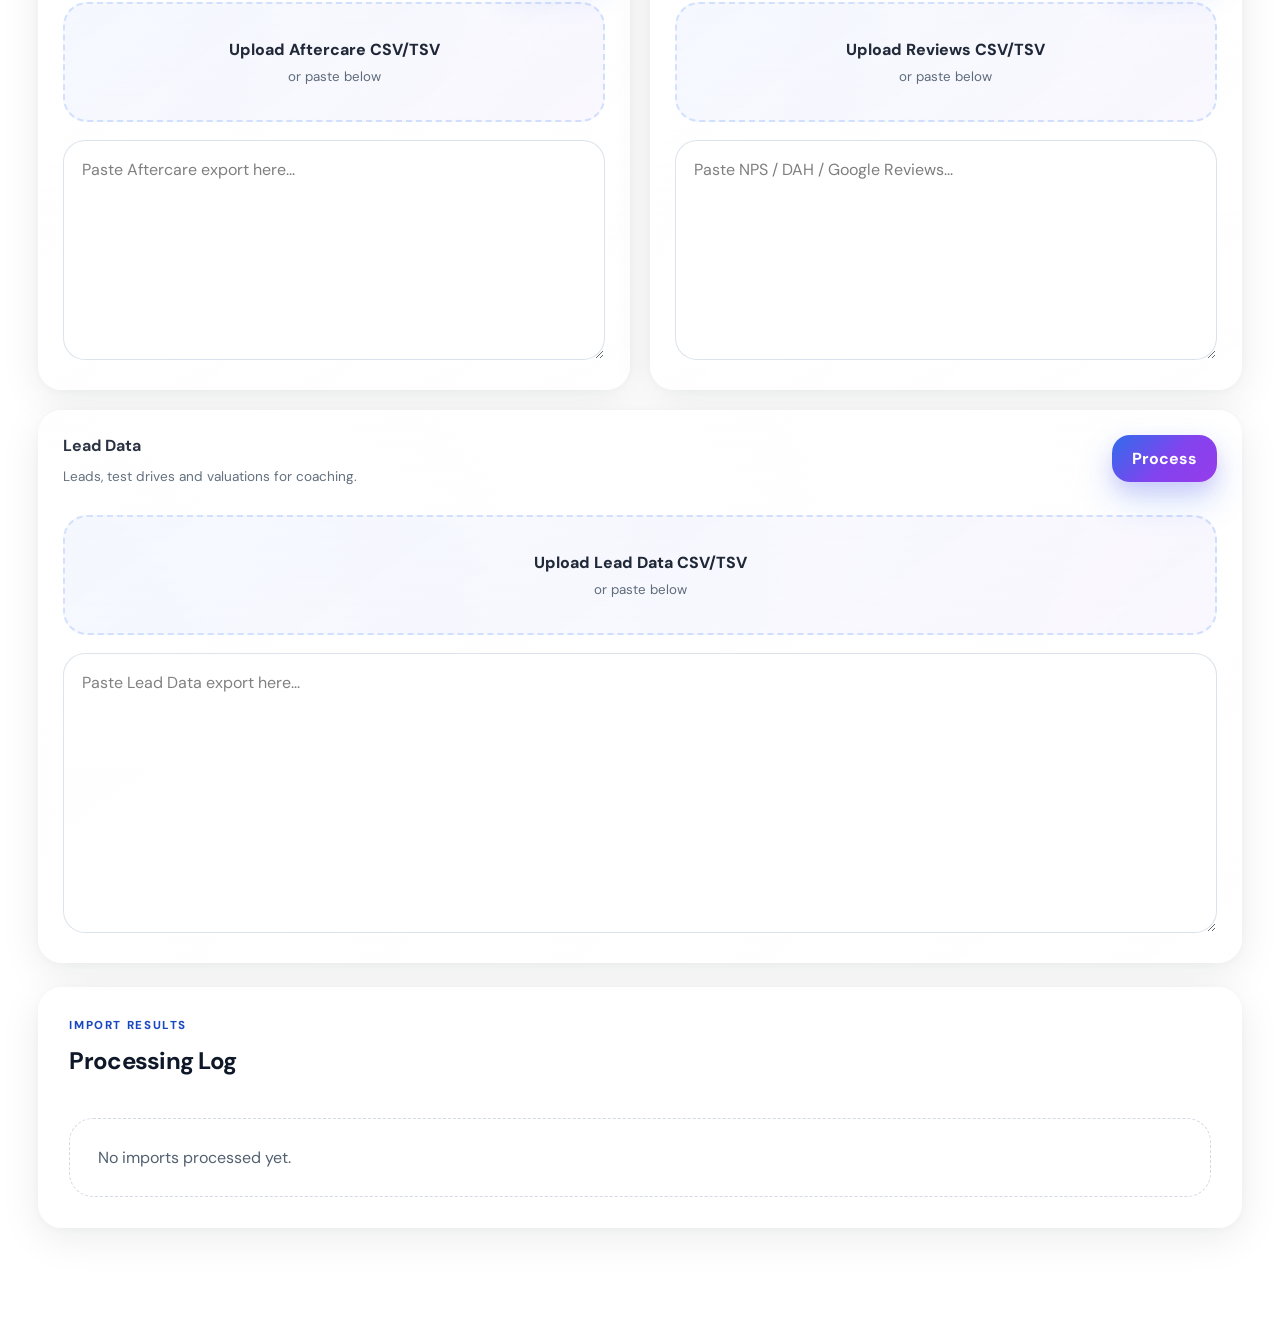
==== commit e7ee4325: "Add files via upload" ====
--- a/manager.html
+++ b/manager.html
@@ -3,12 +3,10 @@
 <head>
   <meta charset="utf-8" />
   <meta name="viewport" content="width=device-width, initial-scale=1" />
-
   <title>Manager Dashboard | Dealership Performance</title>
 
   <link rel="preconnect" href="https://fonts.googleapis.com" />
   <link rel="preconnect" href="https://fonts.gstatic.com" crossorigin />
-
   <link
     href="https://fonts.googleapis.com/css2?family=DM+Sans:wght@400;500;700;800&display=swap"
     rel="stylesheet"
@@ -22,477 +20,236 @@
   <div class="background-orb orb-1"></div>
   <div class="background-orb orb-2"></div>
 
-  <!-- ========================================== -->
-  <!-- TOPBAR -->
-  <!-- ========================================== -->
-
   <header class="topbar">
-
     <div>
       <p class="eyebrow">Manager View</p>
-
       <h1>Dealership Performance Intelligence</h1>
-
       <p class="muted topbar-copy">
         Monthly commission normalization, operational visibility and AI-powered PSP coaching.
       </p>
     </div>
 
     <div class="topbar-actions">
-
       <select id="periodSelect" class="control"></select>
-
-      <button
-        id="refreshDashboardBtn"
-        class="btn btn-secondary"
-      >
-        Refresh
-      </button>
-
+      <button id="refreshDashboardBtn" class="btn btn-secondary">Refresh</button>
     </div>
-
   </header>
 
-  <!-- ========================================== -->
-  <!-- MAIN -->
-  <!-- ========================================== -->
-
   <main class="dashboard-shell">
 
-    <!-- ========================================== -->
-    <!-- TABS -->
-    <!-- ========================================== -->
-
     <nav class="tab-bar">
-
-      <button
-        class="tab-btn active"
-        data-tab="importsTab"
-      >
-        Imports
-      </button>
-
-      <button
-        class="tab-btn"
-        data-tab="dashboardTab"
-      >
-        Team Dashboard
-      </button>
-
-      <button
-        class="tab-btn"
-        data-tab="pspTab"
-      >
-        PSP / AI Coaching
-      </button>
-
+      <button class="tab-btn active" data-tab="importsTab">Imports</button>
+      <button class="tab-btn" data-tab="dashboardTab">Team Dashboard</button>
+      <button class="tab-btn" data-tab="pspTab">PSP / AI Coaching</button>
     </nav>
 
-    <!-- ========================================== -->
-    <!-- IMPORTS TAB -->
-    <!-- ========================================== -->
-
-    <section
-      id="importsTab"
-      class="tab-panel active"
-    >
-
-      <!-- HERO -->
+    <!-- IMPORTS -->
+    <section id="importsTab" class="tab-panel active">
 
       <section class="panel hero-panel">
-
         <div>
-
           <p class="eyebrow">Commission Import Hub</p>
-
           <h2>Monthly BI Imports</h2>
-
           <p class="muted">
-            Paste dealership BI exports below, process each report,
-            then run normalization to generate master deals,
-            commissions and AI coaching insights.
+            Upload CSV/TSV exports for best accuracy. Paste remains available as a fallback.
           </p>
-
         </div>
 
         <div class="normalize-box">
-
-          <button
-            id="normalizeBtn"
-            class="btn btn-success btn-large"
-          >
+          <button id="normalizeBtn" class="btn btn-success btn-large">
             Run Normalization
           </button>
-
-          <p
-            id="normalizeStatus"
-            class="muted"
-          >
-            Waiting for imports...
+          <p id="normalizeStatus" class="muted">
+            Upload or paste imports, then normalize.
           </p>
-
-        </div>
-
-      </section>
-
-      <!-- IMPORT CARDS -->
+        </div>
+      </section>
 
       <section class="imports-grid">
 
-        <!-- DEAL LOG -->
-
         <article class="import-card accent-border-blue">
-
-          <div class="import-head">
-
+          <div class="import-head">
             <div>
               <h3>Deal Log</h3>
-
-              <p class="muted small">
-                Anchor dataset used for normalization.
-              </p>
-            </div>
-
-            <button
-              class="btn btn-primary import-btn"
-              data-type="deal_log"
-            >
-              Process
-            </button>
-
-          </div>
-
-          <textarea
-            id="deal_log"
-            class="import-input"
-            placeholder="Paste Deal Log export here..."
-          ></textarea>
-
-        </article>
-
-        <!-- SIGN UPS -->
+              <p class="muted small">Anchor dataset. Required.</p>
+            </div>
+            <button class="btn btn-primary import-btn" data-type="deal_log">Process</button>
+          </div>
+
+          <label class="upload-zone">
+            <input type="file" class="file-input" data-type="deal_log" accept=".csv,.tsv,.txt" />
+            <span>Upload Deal Log CSV/TSV</span>
+            <small>or paste below</small>
+          </label>
+
+          <textarea id="deal_log" class="import-input" placeholder="Paste Deal Log export here..."></textarea>
+        </article>
 
         <article class="import-card accent-border-purple">
-
-          <div class="import-head">
-
+          <div class="import-head">
             <div>
               <h3>Sign Ups</h3>
-
-              <p class="muted small">
-                Tracks salesperson sign-up activity.
-              </p>
-            </div>
-
-            <button
-              class="btn btn-primary import-btn"
-              data-type="signups"
-            >
-              Process
-            </button>
-
-          </div>
-
-          <textarea
-            id="signups"
-            class="import-input"
-            placeholder="Paste Sign Ups export here..."
-          ></textarea>
-
-        </article>
-
-        <!-- ACCESSORIES -->
+              <p class="muted small">Tracks salesperson sign-up activity.</p>
+            </div>
+            <button class="btn btn-primary import-btn" data-type="signups">Process</button>
+          </div>
+
+          <label class="upload-zone">
+            <input type="file" class="file-input" data-type="signups" accept=".csv,.tsv,.txt" />
+            <span>Upload Sign Ups CSV/TSV</span>
+            <small>or paste below</small>
+          </label>
+
+          <textarea id="signups" class="import-input" placeholder="Paste Sign Ups export here..."></textarea>
+        </article>
 
         <article class="import-card accent-border-gold">
-
-          <div class="import-head">
-
+          <div class="import-head">
             <div>
               <h3>Accessories</h3>
-
-              <p class="muted small">
-                Calculates GP from Sale Amount minus Cost Amount.
-              </p>
-            </div>
-
-            <button
-              class="btn btn-primary import-btn"
-              data-type="accessories"
-            >
-              Process
-            </button>
-
-          </div>
-
-          <textarea
-            id="accessories"
-            class="import-input"
-            placeholder="Paste Accessories export here..."
-          ></textarea>
-
-        </article>
-
-        <!-- FINANCE -->
+              <p class="muted small">Accessory GP from sale minus cost.</p>
+            </div>
+            <button class="btn btn-primary import-btn" data-type="accessories">Process</button>
+          </div>
+
+          <label class="upload-zone">
+            <input type="file" class="file-input" data-type="accessories" accept=".csv,.tsv,.txt" />
+            <span>Upload Accessories CSV/TSV</span>
+            <small>or paste below</small>
+          </label>
+
+          <textarea id="accessories" class="import-input" placeholder="Paste Accessories export here..."></textarea>
+        </article>
 
         <article class="import-card accent-border-green">
-
-          <div class="import-head">
-
+          <div class="import-head">
             <div>
               <h3>Finance</h3>
-
-              <p class="muted small">
-                Dealer Finance + Finance Income analysis.
-              </p>
-            </div>
-
-            <button
-              class="btn btn-primary import-btn"
-              data-type="finance"
-            >
-              Process
-            </button>
-
-          </div>
-
-          <textarea
-            id="finance"
-            class="import-input"
-            placeholder="Paste Finance export here..."
-          ></textarea>
-
-        </article>
-
-        <!-- AFTERCARE -->
+              <p class="muted small">Finance penetration and IPUR.</p>
+            </div>
+            <button class="btn btn-primary import-btn" data-type="finance">Process</button>
+          </div>
+
+          <label class="upload-zone">
+            <input type="file" class="file-input" data-type="finance" accept=".csv,.tsv,.txt" />
+            <span>Upload Finance CSV/TSV</span>
+            <small>or paste below</small>
+          </label>
+
+          <textarea id="finance" class="import-input" placeholder="Paste Finance export here..."></textarea>
+        </article>
 
         <article class="import-card accent-border-orange">
-
-          <div class="import-head">
-
+          <div class="import-head">
             <div>
               <h3>Aftercare</h3>
-
-              <p class="muted small">
-                Tracks aftermarket and ownership products.
-              </p>
-            </div>
-
-            <button
-              class="btn btn-primary import-btn"
-              data-type="aftercare"
-            >
-              Process
-            </button>
-
-          </div>
-
-          <textarea
-            id="aftercare"
-            class="import-input"
-            placeholder="Paste Aftercare export here..."
-          ></textarea>
-
-        </article>
-
-        <!-- REVIEWS -->
+              <p class="muted small">Aftermarket and ownership products.</p>
+            </div>
+            <button class="btn btn-primary import-btn" data-type="aftercare">Process</button>
+          </div>
+
+          <label class="upload-zone">
+            <input type="file" class="file-input" data-type="aftercare" accept=".csv,.tsv,.txt" />
+            <span>Upload Aftercare CSV/TSV</span>
+            <small>or paste below</small>
+          </label>
+
+          <textarea id="aftercare" class="import-input" placeholder="Paste Aftercare export here..."></textarea>
+        </article>
 
         <article class="import-card accent-border-pink">
-
-          <div class="import-head">
-
+          <div class="import-head">
             <div>
               <h3>NPS / DAH / Google Reviews</h3>
-
-              <p class="muted small">
-                Manual customer experience metrics.
-              </p>
-            </div>
-
-            <button
-              class="btn btn-primary import-btn"
-              data-type="reviews"
-            >
-              Process
-            </button>
-
-          </div>
-
-          <textarea
-            id="reviews"
-            class="import-input"
-            placeholder="Paste NPS / DAH / Google Reviews..."
-          ></textarea>
-
-        </article>
-
-        <!-- LEADS -->
+              <p class="muted small">Manual customer experience metrics.</p>
+            </div>
+            <button class="btn btn-primary import-btn" data-type="reviews">Process</button>
+          </div>
+
+          <label class="upload-zone">
+            <input type="file" class="file-input" data-type="reviews" accept=".csv,.tsv,.txt" />
+            <span>Upload Reviews CSV/TSV</span>
+            <small>or paste below</small>
+          </label>
+
+          <textarea id="reviews" class="import-input" placeholder="Paste NPS / DAH / Google Reviews..."></textarea>
+        </article>
 
         <article class="import-card import-card-wide accent-border-cyan">
-
-          <div class="import-head">
-
+          <div class="import-head">
             <div>
               <h3>Lead Data</h3>
-
-              <p class="muted small">
-                Tracks leads, test drives and valuations for coaching analysis.
-              </p>
-            </div>
-
-            <button
-              class="btn btn-primary import-btn"
-              data-type="leads"
-            >
-              Process
-            </button>
-
-          </div>
-
-          <textarea
-            id="leads"
-            class="import-input import-input-large"
-            placeholder="Paste Lead Data export here..."
-          ></textarea>
-
-        </article>
-
-      </section>
-
-      <!-- IMPORT RESULTS -->
+              <p class="muted small">Leads, test drives and valuations for coaching.</p>
+            </div>
+            <button class="btn btn-primary import-btn" data-type="leads">Process</button>
+          </div>
+
+          <label class="upload-zone">
+            <input type="file" class="file-input" data-type="leads" accept=".csv,.tsv,.txt" />
+            <span>Upload Lead Data CSV/TSV</span>
+            <small>or paste below</small>
+          </label>
+
+          <textarea id="leads" class="import-input import-input-large" placeholder="Paste Lead Data export here..."></textarea>
+        </article>
+
+      </section>
 
       <section class="panel">
-
         <div class="section-head">
-
           <div>
-
             <p class="eyebrow">Import Results</p>
-
             <h2>Processing Log</h2>
-
-          </div>
-
-        </div>
-
-        <div
-          id="importResults"
-          class="result-stack"
-        >
-
-          <div class="empty-state">
-            No imports processed yet.
-          </div>
-
-        </div>
-
+          </div>
+        </div>
+
+        <div id="importResults" class="result-stack">
+          <div class="empty-state">No imports processed yet.</div>
+        </div>
       </section>
 
     </section>
 
-    <!-- ========================================== -->
-    <!-- DASHBOARD TAB -->
-    <!-- ========================================== -->
-
-    <section
-      id="dashboardTab"
-      class="tab-panel"
-    >
-
-      <!-- KPI CARDS -->
+    <!-- DASHBOARD -->
+    <section id="dashboardTab" class="tab-panel">
 
       <section class="card-grid">
-
         <article class="metric-card accent-blue">
-
-          <div class="metric-label">
-            Team Commission
-          </div>
-
-          <div
-            class="metric-value"
-            id="teamCommission"
-          >
-            $0
-          </div>
-
+          <div class="metric-label">Team Commission</div>
+          <div class="metric-value" id="teamCommission">$0</div>
         </article>
 
         <article class="metric-card accent-green">
-
-          <div class="metric-label">
-            Units Sold
-          </div>
-
-          <div
-            class="metric-value"
-            id="unitsSold"
-          >
-            0
-          </div>
-
+          <div class="metric-label">Units Sold</div>
+          <div class="metric-value" id="unitsSold">0</div>
         </article>
 
         <article class="metric-card accent-purple">
-
-          <div class="metric-label">
-            Avg Finance %
-          </div>
-
-          <div
-            class="metric-value"
-            id="financePen"
-          >
-            0%
-          </div>
-
+          <div class="metric-label">Avg Finance %</div>
+          <div class="metric-value" id="financePen">0%</div>
         </article>
 
         <article class="metric-card accent-gold">
-
-          <div class="metric-label">
-            Top Performer
-          </div>
-
-          <div
-            class="metric-value"
-            id="topPerformer"
-          >
-            —
-          </div>
-
-        </article>
-
-      </section>
-
-      <!-- TEAM TABLE -->
+          <div class="metric-label">Top Performer</div>
+          <div class="metric-value" id="topPerformer">—</div>
+        </article>
+      </section>
 
       <section class="panel">
-
         <div class="section-head">
-
           <div>
-
             <p class="eyebrow">Team Overview</p>
-
             <h2>Sales Consultant Performance</h2>
-
-          </div>
-
-          <button
-            id="mailFcBtn"
-            class="btn btn-secondary"
-          >
+          </div>
+
+          <button id="mailFcBtn" class="btn btn-secondary">
             Email FC Summary
           </button>
-
         </div>
 
         <div class="table-wrap">
-
           <table>
-
             <thead>
-
               <tr>
                 <th>Salesperson</th>
                 <th>Units</th>
@@ -501,104 +258,59 @@
                 <th>Aftercare PPV</th>
                 <th>Accessory GP</th>
                 <th>Final Comm</th>
-                <th></th>
+                <th>Workings</th>
               </tr>
-
             </thead>
-
             <tbody id="teamRows">
-
               <tr>
-                <td colspan="8">
-                  No metrics available yet.
-                </td>
+                <td colspan="8">No metrics available yet.</td>
               </tr>
-
             </tbody>
-
           </table>
-
-        </div>
-
-      </section>
-
-      <!-- CONSULTANT DETAIL -->
+        </div>
+      </section>
 
       <section class="panel">
-
         <div class="section-head">
-
           <div>
-
-            <p class="eyebrow">Consultant Detail</p>
-
-            <h2>Performance Drilldown</h2>
-
-          </div>
-
-        </div>
-
-        <div
-          id="consultantDetail"
-          class="detail-panel"
-        >
-
+            <p class="eyebrow">Commission Workings</p>
+            <h2>Selected Salesperson Breakdown</h2>
+          </div>
+        </div>
+
+        <div id="consultantDetail" class="detail-panel">
           <div class="empty-state">
-            Select a salesperson from the table above to view detailed commission breakdown and deal-level insight.
-          </div>
-
-        </div>
-
+            Select a salesperson row or Workings button to view how commission was calculated.
+          </div>
+        </div>
       </section>
 
     </section>
 
-    <!-- ========================================== -->
-    <!-- PSP TAB -->
-    <!-- ========================================== -->
-
-    <section
-      id="pspTab"
-      class="tab-panel"
-    >
-
+    <!-- PSP -->
+    <section id="pspTab" class="tab-panel">
       <section class="panel">
-
         <div class="section-head">
-
           <div>
-
             <p class="eyebrow">AI Coaching Mode</p>
-
             <h2>Performance Success Plan</h2>
-
-          </div>
-
-          <button
-            id="mailtoPspBtn"
-            class="btn btn-secondary"
-            disabled
-          >
+          </div>
+
+          <button id="mailtoPspBtn" class="btn btn-secondary" disabled>
             Email PSP
           </button>
-
         </div>
 
         <div id="pspPanel">
-
           <div class="empty-state">
             Select a salesperson from the dashboard to generate AI coaching insights.
           </div>
-
-        </div>
-
-      </section>
-
+        </div>
+      </section>
     </section>
 
   </main>
 
   <script type="module" src="./app.js"></script>
-
 </body>
 </html>
--- a/styles.css
+++ b/styles.css
@@ -4,59 +4,60 @@
 
   --bg:
     linear-gradient(
-      135deg,
-      #eef4ff 0%,
-      #f7f9ff 45%,
-      #fbf7ff 100%
+      145deg,
+      #e8f0fe 0%,
+      #f0f4ff 30%,
+      #f8f6ff 65%,
+      #fff8f0 100%
     );
 
   --panel:
-    rgba(255,255,255,0.76);
+    rgba(255,255,255,0.82);
 
   --panel-strong:
-    rgba(255,255,255,0.92);
+    rgba(255,255,255,0.96);
 
   --border:
-    rgba(203,213,225,0.6);
+    rgba(180,195,220,0.55);
 
   --text:
-    #162033;
+    #0f1829;
 
   --muted:
-    #66758b;
+    #526070;
 
   --blue:
-    #3b82f6;
+    #2563eb;
 
   --blue-dark:
-    #1d4ed8;
+    #1847c0;
 
   --purple:
-    #8b5cf6;
+    #7c3aed;
 
   --green:
-    #10b981;
+    #059669;
 
   --gold:
-    #f59e0b;
+    #d97706;
 
   --orange:
-    #fb923c;
+    #ea580c;
 
   --pink:
-    #ec4899;
+    #db2777;
 
   --cyan:
-    #06b6d4;
+    #0891b2;
 
   --shadow:
-    0 20px 60px rgba(15,23,42,0.08);
+    0 4px 24px rgba(10,20,50,0.07), 0 1px 3px rgba(10,20,50,0.04);
 
   --shadow-lg:
-    0 30px 90px rgba(15,23,42,0.12);
+    0 20px 60px rgba(10,20,50,0.11), 0 4px 12px rgba(10,20,50,0.05);
 
   --radius:
-    28px;
+    24px;
 }
 
 * {
@@ -103,10 +104,10 @@
     999px;
 
   filter:
-    blur(90px);
+    blur(110px);
 
   opacity:
-    0.22;
+    0.32;
 
   pointer-events:
     none;
@@ -118,37 +119,37 @@
 .orb-1 {
 
   width:
+    500px;
+
+  height:
+    500px;
+
+  background:
+    radial-gradient(circle, #4f8ef7, #3b5fe0);
+
+  top:
+    -180px;
+
+  left:
+    -150px;
+}
+
+.orb-2 {
+
+  width:
     420px;
 
   height:
     420px;
 
   background:
-    #60a5fa;
-
-  top:
-    -140px;
-
-  left:
+    radial-gradient(circle, #a855f7, #7c3aed);
+
+  right:
     -120px;
-}
-
-.orb-2 {
-
-  width:
-    360px;
-
-  height:
-    360px;
-
-  background:
-    #c084fc;
-
-  right:
-    -100px;
 
   bottom:
-    -100px;
+    -120px;
 }
 
 h1,
@@ -636,10 +637,10 @@
     var(--panel);
 
   backdrop-filter:
-    blur(18px);
+    blur(24px) saturate(1.4);
 
   border:
-    1px solid rgba(255,255,255,0.55);
+    1px solid rgba(255,255,255,0.72);
 
   border-radius:
     var(--radius);
@@ -718,22 +719,22 @@
     absolute;
 
   width:
-    180px;
+    200px;
 
   height:
-    180px;
+    200px;
 
   border-radius:
     999px;
 
   top:
-    -70px;
+    -80px;
 
   right:
-    -70px;
+    -80px;
 
   opacity:
-    0.12;
+    0.18;
 }
 
 .accent-blue::after {
@@ -850,7 +851,7 @@
     white;
 
   box-shadow:
-    0 16px 34px rgba(59,130,246,0.22);
+    0 8px 24px rgba(37,99,235,0.3), 0 2px 6px rgba(37,99,235,0.15);
 }
 
 .tab-panel {
@@ -1051,24 +1052,30 @@
   background:
     linear-gradient(
       135deg,
-      var(--blue),
-      var(--purple)
+      var(--blue) 0%,
+      var(--purple) 100%
     );
 
   color:
     white;
 
   box-shadow:
-    0 18px 36px rgba(59,130,246,0.24);
+    0 8px 24px rgba(37,99,235,0.32), 0 2px 6px rgba(37,99,235,0.2);
 }
 
 .btn-secondary {
 
   background:
-    rgba(255,255,255,0.9);
+    rgba(255,255,255,0.95);
 
   color:
     var(--text);
+
+  border:
+    1px solid rgba(180,195,220,0.55);
+
+  box-shadow:
+    0 2px 8px rgba(10,20,50,0.06);
 }
 
 .btn-success {
@@ -1146,7 +1153,10 @@
     var(--muted);
 
   background:
-    rgba(248,250,252,0.95);
+    rgba(240,245,255,0.98);
+
+  font-weight:
+    800;
 }
 
 tbody tr {
@@ -1433,4 +1443,499 @@
     align-items:
       stretch;
   }
+}
+/* ========================================= */
+/* NEXTIE AI VISUAL UPGRADE */
+/* ========================================= */
+
+:root {
+
+  --bg:
+    radial-gradient(circle at top left, rgba(59,130,246,0.18), transparent 32%),
+    radial-gradient(circle at top right, rgba(168,85,247,0.18), transparent 28%),
+    radial-gradient(circle at bottom right, rgba(14,165,233,0.12), transparent 24%),
+    linear-gradient(
+      145deg,
+      #eef4ff 0%,
+      #f7f8ff 28%,
+      #faf7ff 64%,
+      #fffdf8 100%
+    );
+
+  --panel:
+    rgba(255,255,255,0.72);
+
+  --panel-strong:
+    rgba(255,255,255,0.92);
+
+  --border:
+    rgba(255,255,255,0.45);
+
+  --shadow:
+    0 10px 40px rgba(15,23,42,0.08),
+    0 2px 12px rgba(15,23,42,0.04);
+
+  --shadow-lg:
+    0 30px 80px rgba(15,23,42,0.14),
+    0 10px 30px rgba(15,23,42,0.08);
+}
+
+/* ========================================= */
+/* GLOBAL POLISH */
+/* ========================================= */
+
+body {
+
+  background-attachment:
+    fixed;
+}
+
+.panel,
+.metric-card,
+.import-card,
+.detail-card,
+.preview-card {
+
+  backdrop-filter:
+    blur(30px) saturate(1.5);
+
+  border:
+    1px solid rgba(255,255,255,0.58);
+
+  box-shadow:
+    var(--shadow);
+
+  transition:
+    transform 0.22s ease,
+    box-shadow 0.22s ease,
+    border-color 0.22s ease;
+}
+
+.panel:hover,
+.metric-card:hover,
+.import-card:hover,
+.detail-card:hover {
+
+  transform:
+    translateY(-2px);
+
+  box-shadow:
+    var(--shadow-lg);
+
+  border-color:
+    rgba(255,255,255,0.75);
+}
+
+/* ========================================= */
+/* PREMIUM METRIC CARDS */
+/* ========================================= */
+
+.metric-card {
+
+  overflow:
+    hidden;
+}
+
+.metric-card::before {
+
+  content:
+    '';
+
+  position:
+    absolute;
+
+  inset:
+    0;
+
+  background:
+    linear-gradient(
+      145deg,
+      rgba(255,255,255,0.28),
+      rgba(255,255,255,0)
+    );
+
+  pointer-events:
+    none;
+}
+
+.metric-value {
+
+  font-weight:
+    800;
+
+  line-height:
+    1;
+
+  text-shadow:
+    0 1px 1px rgba(255,255,255,0.4);
+}
+
+/* ========================================= */
+/* BUTTONS */
+/* ========================================= */
+
+.btn {
+
+  position:
+    relative;
+
+  overflow:
+    hidden;
+}
+
+.btn::before {
+
+  content:
+    '';
+
+  position:
+    absolute;
+
+  inset:
+    0;
+
+  background:
+    linear-gradient(
+      135deg,
+      rgba(255,255,255,0.18),
+      rgba(255,255,255,0)
+    );
+
+  opacity:
+    0;
+
+  transition:
+    opacity 0.22s ease;
+}
+
+.btn:hover::before {
+
+  opacity:
+    1;
+}
+
+.btn-primary {
+
+  background:
+    linear-gradient(
+      135deg,
+      #2563eb 0%,
+      #7c3aed 55%,
+      #9333ea 100%
+    );
+
+  box-shadow:
+    0 18px 36px rgba(37,99,235,0.22),
+    0 8px 18px rgba(124,58,237,0.16);
+}
+
+.btn-primary:hover {
+
+  transform:
+    translateY(-2px);
+
+  box-shadow:
+    0 24px 48px rgba(37,99,235,0.28),
+    0 10px 24px rgba(124,58,237,0.18);
+}
+
+.btn-secondary {
+
+  background:
+    rgba(255,255,255,0.82);
+
+  backdrop-filter:
+    blur(16px);
+}
+
+/* ========================================= */
+/* IMPORT CARDS */
+/* ========================================= */
+
+.import-card {
+
+  background:
+    linear-gradient(
+      180deg,
+      rgba(255,255,255,0.82),
+      rgba(255,255,255,0.66)
+    );
+}
+
+.import-card::after {
+
+  content:
+    '';
+
+  position:
+    absolute;
+
+  inset:
+    0;
+
+  border-radius:
+    inherit;
+
+  background:
+    linear-gradient(
+      145deg,
+      rgba(255,255,255,0.12),
+      transparent
+    );
+
+  pointer-events:
+    none;
+}
+
+/* ========================================= */
+/* FILE UPLOAD ZONE */
+/* ========================================= */
+
+.upload-zone {
+
+  position:
+    relative;
+
+  display:
+    flex;
+
+  flex-direction:
+    column;
+
+  align-items:
+    center;
+
+  justify-content:
+    center;
+
+  gap:
+    8px;
+
+  min-height:
+    120px;
+
+  margin-bottom:
+    18px;
+
+  border-radius:
+    24px;
+
+  border:
+    2px dashed rgba(59,130,246,0.22);
+
+  background:
+    linear-gradient(
+      145deg,
+      rgba(59,130,246,0.06),
+      rgba(124,58,237,0.04)
+    );
+
+  cursor:
+    pointer;
+
+  transition:
+    all 0.22s ease;
+
+  text-align:
+    center;
+}
+
+.upload-zone:hover {
+
+  border-color:
+    rgba(124,58,237,0.45);
+
+  background:
+    linear-gradient(
+      145deg,
+      rgba(59,130,246,0.1),
+      rgba(124,58,237,0.08)
+    );
+
+  transform:
+    translateY(-2px);
+}
+
+.upload-zone span {
+
+  font-weight:
+    800;
+
+  font-size:
+    1rem;
+
+  color:
+    var(--text);
+}
+
+.upload-zone small {
+
+  color:
+    var(--muted);
+}
+
+.file-input {
+
+  position:
+    absolute;
+
+  inset:
+    0;
+
+  opacity:
+    0;
+
+  cursor:
+    pointer;
+}
+
+/* ========================================= */
+/* TABLES */
+/* ========================================= */
+
+.table-wrap {
+
+  background:
+    rgba(255,255,255,0.72);
+
+  backdrop-filter:
+    blur(24px);
+}
+
+th {
+
+  background:
+    linear-gradient(
+      180deg,
+      rgba(245,247,255,0.96),
+      rgba(240,244,255,0.92)
+    );
+
+  position:
+    sticky;
+
+  top:
+    0;
+
+  z-index:
+    2;
+}
+
+tbody tr {
+
+  transition:
+    background 0.18s ease,
+    transform 0.18s ease;
+}
+
+tbody tr:hover {
+
+  background:
+    rgba(59,130,246,0.05);
+
+  transform:
+    scale(1.002);
+}
+
+/* ========================================= */
+/* CONSULTANT DETAIL */
+/* ========================================= */
+
+.detail-card h3 {
+
+  font-size:
+    1.08rem;
+
+  margin-bottom:
+    18px;
+}
+
+.detail-card p {
+
+  line-height:
+    1.7;
+}
+
+.detail-card h2 {
+
+  font-size:
+    2.2rem;
+
+  margin-top:
+    18px;
+
+  letter-spacing:
+    -0.05em;
+}
+
+/* ========================================= */
+/* AI PANELS */
+/* ========================================= */
+
+.ai-preview,
+.note-item {
+
+  backdrop-filter:
+    blur(20px);
+
+  background:
+    rgba(255,255,255,0.72);
+}
+
+.ai-preview {
+
+  border:
+    1px solid rgba(255,255,255,0.65);
+}
+
+/* ========================================= */
+/* RESULT ITEMS */
+/* ========================================= */
+
+.result-item {
+
+  background:
+    linear-gradient(
+      145deg,
+      rgba(255,255,255,0.9),
+      rgba(255,255,255,0.72)
+    );
+
+  border:
+    1px solid rgba(255,255,255,0.72);
+
+  backdrop-filter:
+    blur(16px);
+}
+
+/* ========================================= */
+/* SCROLLBAR */
+/* ========================================= */
+
+::-webkit-scrollbar {
+
+  width:
+    12px;
+
+  height:
+    12px;
+}
+
+::-webkit-scrollbar-track {
+
+  background:
+    rgba(255,255,255,0.4);
+}
+
+::-webkit-scrollbar-thumb {
+
+  background:
+    linear-gradient(
+      180deg,
+      #2563eb,
+      #7c3aed
+    );
+
+  border-radius:
+    999px;
 }
